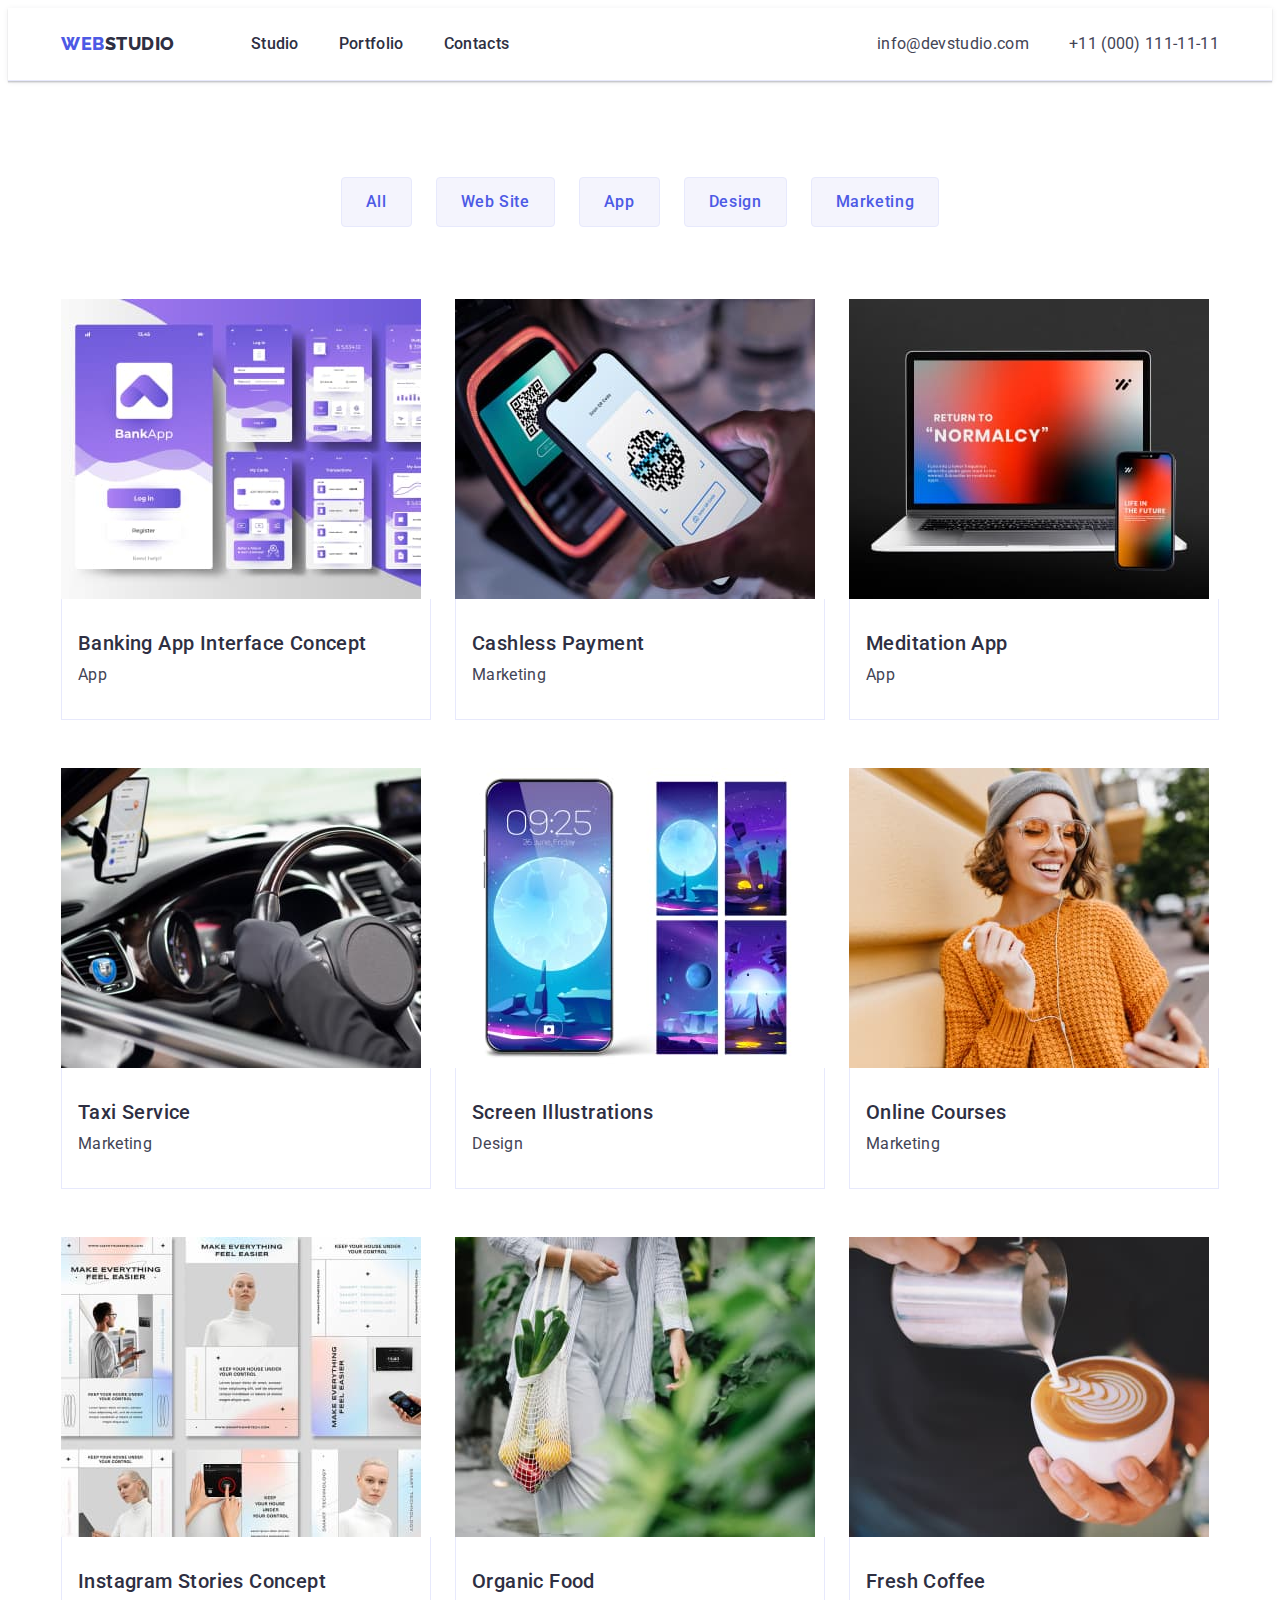
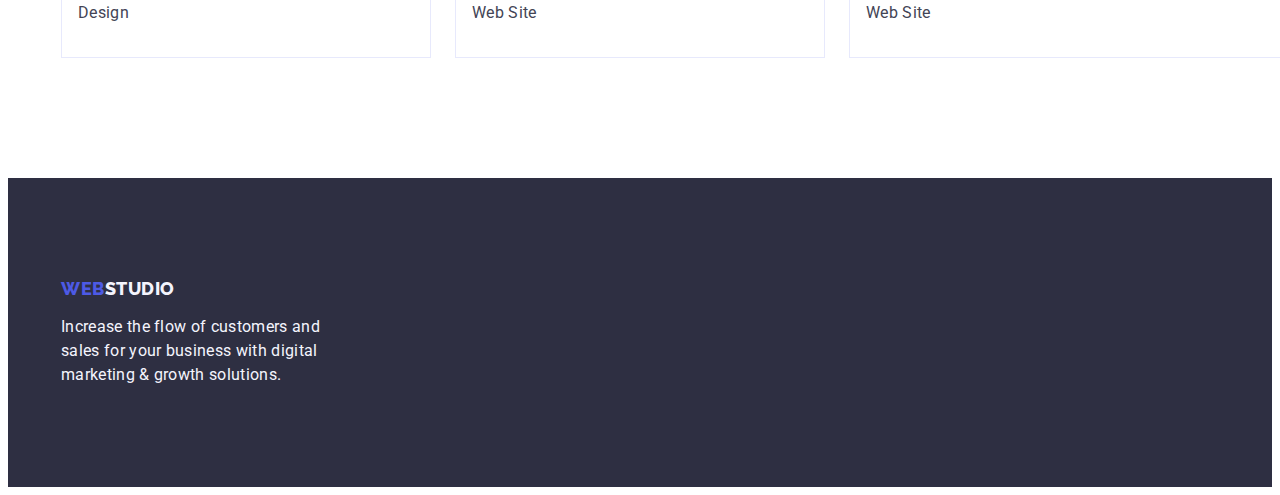
==== portfolio.html @ 9bb1bb75 "Initial commit" ====
<!DOCTYPE html>
<html lang="en">
  <head>
    <meta charset="UTF-8" />
    <meta http-equiv="X-UA-Compatible" content="IE=edge" />
    <meta name="viewport" content="width=device-width, initial-scale=1.0" />
    <link rel="preconnect" href="https://fonts.googleapis.com" />
    <link rel="preconnect" href="https://fonts.gstatic.com" crossorigin />
    <link
      href="https://fonts.googleapis.com/css2?family=Raleway:wght@800&family=Roboto:wght@400;500;700;900&display=swap"
      rel="stylesheet"
    />
    <link
      rel="stylesheet"
      href="https://cdnjs.cloudflare.com/ajax/libs/modern-normalize/1.1.0/modern-normalize.min.css"
      integrity="sha512-wpPYUAdjBVSE4KJnH1VR1HeZfpl1ub8YT/NKx4PuQ5NmX2tKuGu6U/JRp5y+Y8XG2tV+wKQpNHVUX03MfMFn9Q=="
      crossorigin="anonymous"
      referrerpolicy="no-referrer"
    />
    <link rel="stylesheet" href="./css/styles.css" />
    <title>Portfolio</title>
  </head>
  <body>
    <!-- HEADER -->
    <header class="main-header">
      <div class="main-header-container container">
        <nav class="main-nav">
          <a class="main-logo-link header-size-logo link" href="./index.html"
            >WEB<span class="head-logo">Studio</span></a
          >
          <ul class="menu-header list">
            <li class="menu-item">
              <a class="menu-link link" href="./index.html">Studio</a>
            </li>
            <li class="menu-item">
              <a class="menu-link link" href="./portfolio.html">Portfolio</a>
            </li>
            <li class="menu-item">
              <a class="menu-link link" href="">Contacts</a>
            </li>
          </ul>
        </nav>
        <address class="main-address">
          <ul class="list main-address-list">
            <li>
              <a class="contact link" href="mailto:info@devstudio.com"
                >info@devstudio.com</a
              >
            </li>
            <li>
              <a class="contact link" href="tel:+110001111111"
                >+11 (000) 111-11-11</a
              >
            </li>
          </ul>
        </address>
      </div>
    </header>
    <!-- MAIN -->
    <main>
      <section class="portfolio-main-section">
        <div class="container">
          <h1 hidden>Portfolio</h1>
          <!-- btn -->
          <ul class="portfolio-btn-list list">
            <li class="btn-list">
              <button class="portfolio-modal-btn" type="button">All</button>
            </li>
            <li class="btn-list">
              <button class="portfolio-modal-btn" type="button">
                Web Site
              </button>
            </li>
            <li class="btn-list">
              <button class="portfolio-modal-btn" type="button">App</button>
            </li>
            <li class="btn-list">
              <button class="portfolio-modal-btn" type="button">Design</button>
            </li>
            <li class="btn-list">
              <button class="portfolio-modal-btn" type="button">
                Marketing
              </button>
            </li>
          </ul>
          <!-- main -->
          <ul class="portfolio-menu-list list">
            <!-- 1 -->
            <li class="portfolio-list">
              <a class="portfolio-main-link link" href=""
                ><img
                  class="portfolio-icon"
                  src="./images/portfolio-images/banking-app-interface-concept.jpg"
                  alt="banking-app-interface-concept"
                  width="360"
                  height="300"
                />
                <div class="portfolio-main-description">
                  <h2 class="portfolio-card-subtitle">
                    Banking App Interface Concept
                  </h2>
                  <p class="portfolio-description">App</p>
                </div>
              </a>
            </li>
            <!-- 2 -->
            <li class="portfolio-list">
              <a class="portfolio-main-link link" href=""
                ><img
                  class="portfolio-icon"
                  src="./images/portfolio-images/cashless-payment.jpg"
                  alt="cashless-payment"
                  width="360"
                  height="300"
                />
                <div class="portfolio-main-description">
                  <h2 class="portfolio-card-subtitle">Cashless Payment</h2>
                  <p class="portfolio-description">Marketing</p>
                </div>
              </a>
            </li>
            <!-- 3 -->
            <li class="portfolio-list">
              <a class="portfolio-main-link link" href=""
                ><img
                  class="portfolio-icon"
                  src="./images/portfolio-images/meditaion-app.jpg"
                  alt="meditaion-app"
                  width="360"
                  height="300"
                />
                <div class="portfolio-main-description">
                  <h2 class="portfolio-card-subtitle">Meditation App</h2>
                  <p class="portfolio-description">App</p>
                </div>
              </a>
            </li>
            <!-- 4 -->
            <li class="portfolio-list">
              <a class="portfolio-main-link link" href=""
                ><img
                  class="portfolio-icon"
                  src="./images/portfolio-images/taxi-service.jpg"
                  alt="taxi-service"
                  width="360"
                  height="300"
                />
                <div class="portfolio-main-description">
                  <h2 class="portfolio-card-subtitle">Taxi Service</h2>
                  <p class="portfolio-description">Marketing</p>
                </div>
              </a>
            </li>
            <!-- 5 -->
            <li class="portfolio-list">
              <a class="portfolio-main-link link" href=""
                ><img
                  class="portfolio-icon"
                  src="./images/portfolio-images/screen-illustrations.jpg"
                  alt="screen-illustrations"
                  width="360"
                  height="300"
                />
                <div class="portfolio-main-description">
                  <h2 class="portfolio-card-subtitle">Screen Illustrations</h2>
                  <p class="portfolio-description">Design</p>
                </div>
              </a>
            </li>
            <!-- 6 -->
            <li class="portfolio-list">
              <a class="portfolio-main-link link" href=""
                ><img
                  class="portfolio-icon"
                  src="./images/portfolio-images/online-courses.jpg"
                  alt="online-courses"
                  width="360"
                  height="300"
                />
                <div class="portfolio-main-description">
                  <h2 class="portfolio-card-subtitle">Online Courses</h2>
                  <p class="portfolio-description">Marketing</p>
                </div>
              </a>
            </li>
            <!-- 7 -->
            <li class="portfolio-list">
              <a class="portfolio-main-link link" href=""
                ><img
                  class="portfolio-icon"
                  src="./images/portfolio-images/instagram-stories-concept.jpg"
                  alt="instagram-stories-concept"
                  width="360"
                  height="300"
                />
                <div class="portfolio-main-description">
                  <h2 class="portfolio-card-subtitle">
                    Instagram Stories Concept
                  </h2>
                  <p class="portfolio-description">Design</p>
                </div>
              </a>
            </li>
            <!-- 8 -->
            <li class="portfolio-list">
              <a class="portfolio-main-link link" href=""
                ><img
                  class="portfolio-icon"
                  src="./images/portfolio-images/organic-food.jpg"
                  alt="organic-food"
                  width="360"
                  height="300"
                />
                <div class="portfolio-main-description">
                  <h2 class="portfolio-card-subtitle">Organic Food</h2>
                  <p class="portfolio-description">Web Site</p>
                </div>
              </a>
            </li>
            <!-- 9 -->
            <li class="portfolio-list">
              <a class="portfolio-main-link link" href="">
                <img
                  class="portfolio-icon"
                  src="./images/portfolio-images/fresh-coffee.jpg"
                  alt="fresh-coffee"
                  width="360"
                  height="300"
                />
                <div class="container portfolio-main-description">
                  <h2 class="portfolio-card-subtitle">Fresh Coffee</h2>
                  <p class="portfolio-description">Web Site</p>
                </div>
              </a>
            </li>
          </ul>
        </div>
      </section>
    </main>
    <!-- FOOTER -->
    <footer class="footer">
      <div class="container">
        <a class="main-logo-link footer-size-logo link" href="./index.html"
          >WEB<span class="footer-logo">Studio</span></a
        >
        <p class="footer-description">
          Increase the flow of customers and sales for your business with
          digital marketing & growth solutions.
        </p>
      </div>
    </footer>
  </body>
</html>
---- css/styles.css ----
:root {
  --main-title-color: #ffffff;
  --background-color: #ffffff;
  --logo-color: #4d5ae5;
  --head-logo-color: #2e2f42;
  --footer-logo-color: #f4f4fd;
  --header-color: #ffffff;
  --second-header-color: #2e2f42;
  --main-text-color: #434455;
  --contact-color: #434455;
  --team-section-color: #f4f4fd;
  --font-family-roboto: "Roboto", sans-serif;
  --font-family-raleway: "Raleway", sans-serif;
  --portfolio-modal-btn-color: #4d5ae5;
  --portfolio-modal-btn-background-color: #f4f4fd;
  --menu-link-color: #404bbf;
  --border-bottom-color: #e7e9fc;
  --border-customers-color: #8e8f99;
  --customers-box-color: #afb1b8;
  --footer-social-media-color: #31d0aa;
}

/* reset */
body {
  font-family: var(--font-family-roboto);
  color: var(--main-text-color);
  background: var(--background-color);
}

h1,
h2,
h3,
h4,
h5,
h6,
p,
ul {
  margin: 0;
}

.list {
  list-style: none;
  padding-left: 0;
}

.link {
  text-decoration: none;
}

img {
  display: block;
}

.container {
  width: 1158px;
  padding-left: 15px;
  padding-right: 15px;
  margin-left: auto;
  margin-right: auto;
}

/* =====================HEADER===================== */
.main-header {
  border-bottom: 1px solid var(--border-bottom-color);
  box-shadow: 0px 2px 1px rgba(46, 47, 66, 0.08),
    0px 1px 1px rgba(46, 47, 66, 0.16), 0px 1px 6px rgba(46, 47, 66, 0.08);
}

.main-header-container {
  display: flex;
  align-items: center;
}

.menu-link:hover,
.menu-link:focus {
  color: var(--menu-link-color);
}

.main-nav {
  display: flex;
  align-items: center;
}

/* logo */
.main-logo-link {
  font-family: var(--font-family-raleway);
  font-weight: 800;
  font-size: 18px;
  line-height: 1.17;
  letter-spacing: 0.03em;
  text-transform: uppercase;
  color: var(--logo-color);
}

.head-logo {
  color: var(--head-logo-color);
}

.footer-logo {
  color: var(--footer-logo-color);
}
.header-size-logo {
  display: inline-block;
  margin-right: 76px;
}

.footer-size-logo {
  display: inline-block;
  margin-bottom: 16px;
}

.menu-header {
  display: flex;
  gap: 40px;
  padding-left: 0px;
}

.menu-link {
  font-family: var(--font-family-roboto);
  font-weight: 500;
  font-size: 16px;
  line-height: 1.5;
  letter-spacing: 0.02em;
  color: var(--head-logo-color);

  display: inline-block;
  padding-top: 24px;
  padding-bottom: 24px;
}

.main-address {
  font-style: normal;
  margin-left: auto;
}

.main-address-list {
  display: flex;
  gap: 40px;
  padding-left: 0px;
}

.contact {
  font-family: var(--font-family-roboto);
  font-weight: 400;
  font-size: 16px;
  line-height: 1.5;
  letter-spacing: 0.02em;
  color: var(--contact-color);
}

.contact:hover,
.contact:focus {
  color: #404bbf;
}
/* MAIN page*/
/* =====================/HEADER===================== */
/* ======================HERO======================*/

.hero {
  background-color: var(--head-logo-color);
  max-width: 1440px;
  padding-top: 188px;
  padding-bottom: 188px;
  background-image: linear-gradient(
      rgba(46, 47, 66, 0.7),
      rgba(46, 47, 66, 0.7)
    ),
    url("../images/hero/people_office.jpg");
  background-repeat: no-repeat;
  background-position: center;
  background-size: cover;
}

.main-title {
  font-family: var(--font-family-roboto);
  font-size: 56px;
  line-height: 1.07;
  text-align: center;
  letter-spacing: 0.02em;
  color: var(--main-title-color);

  max-width: 496px;
  margin: 0 auto;
  margin-bottom: 64px;
}

.main-modal-btn {
  font-family: var(--font-family-roboto);
  background-color: var(--logo-color);
  font-weight: 500;
  font-size: 16px;
  line-height: 1.5;
  letter-spacing: 0.04em;
  color: var(--main-title-color);
  background-color: var(--logo-color);

  display: flex;
  align-items: center;
  cursor: pointer;
  display: block;
  min-width: 169px;
  height: 56px;
  border: none;
  border-radius: 4px;
  margin: auto;
}

.main-modal-btn:hover,
.main-modal-btn:focus {
  background-color: var(--menu-link-color);
}
/* ======================/HERO======================*/

/* ======================ABOUT======================*/
.about-section {
  padding-top: 120px;
  padding-bottom: 120px;
}

.menu-about {
  display: flex;
  gap: 24px;
  padding-left: 0px;
}

.about-list {
  width: calc((100% - 72px) / 4);
}

.about-icon {
  display: flex;
  align-items: center;
  justify-content: center;
  height: 112px;
  background-color: var(--footer-logo-color);
  border-radius: 4px;
  margin-bottom: 8px;
}

.svg-about-icon {
  width: 64px;
  height: 64px;
}
.about-third-header {
  font-family: var(--font-family-roboto);
  font-weight: 500;
  font-size: 20px;
  line-height: 1.2;
  letter-spacing: 0.02em;
  color: var(--second-header-color);

  margin-bottom: 8px;
}

.about-description {
  font-family: var(--font-family-roboto);
  font-size: 16px;
  line-height: 1.5;
  letter-spacing: 0.02em;
  color: var(--contact-color);
}
/* ======================/ABOUT======================*/

/* ========================PORTFOLIO=================== */

.portfolio-section {
  padding-bottom: 120px;
}

.menu-portfolio {
  display: flex;
  gap: 24px;
  padding-left: 0px;
}

.portfolio-list {
  width: calc((100% - 48px) / 3);
}

.portfolio-second-header {
  font-family: var(--font-family-roboto);
  font-size: 36px;
  line-height: 1.11;
  text-align: center;
  letter-spacing: 0.02em;
  text-transform: capitalize;
  color: var(--second-header-color);

  margin-bottom: 72px;
}
/* ========================/PORTFOLIO=================== */

/* =====================TEAM===================== */
.team-section {
  background-color: var(--team-section-color);

  padding-top: 120px;
  padding-bottom: 120px;
}
.second-team-header {
  font-family: var(--font-family-roboto);
  font-size: 36px;
  line-height: 1.11;
  letter-spacing: 0.02em;
  text-transform: capitalize;
  color: var(--second-header-color);

  text-align: center;
  margin-bottom: 72px;
}

.menu-team {
  display: flex;
  gap: 24px;
  padding-left: 0px;
}

.team-list {
  background-color: var(--background-color);

  width: calc((100% - 72px) / 4);
  border-radius: 0px 0px 4px 4px;
  box-shadow: 0px 1px 6px rgba(46, 47, 66, 0.08),
    0px 1px 1px rgba(46, 47, 66, 0.16), 0px 2px 1px rgba(46, 47, 66, 0.08);
}

.name-container {
  padding-top: 32px;
  padding-bottom: 32px;
  border-top-right-radius: 0px;
  border-bottom-right-radius: 4px;
  border-top-left-radius: 0px;
  border-bottom-left-radius: 4px;
}

.third-team-header {
  font-family: var(--second-header-color);
  font-weight: 500;
  font-size: 20px;
  line-height: 1.2;
  letter-spacing: 0.02em;
  color: var(--second-header-color);

  text-align: center;
  margin-bottom: 8px;
}

.team-description {
  font-family: var(--font-family-roboto);
  font-size: 16px;
  line-height: 1.5;
  letter-spacing: 0.02em;
  color: var(--main-text-color);

  text-align: center;
}

.team-social-media-list {
  display: flex;
  justify-content: center;
  align-items: center;
  gap: 24px;
}

.team-social-media-item {
  width: 40px;
  height: 40px;
}

.team-social-media-link {
  display: flex;
  border-radius: 50%;
  width: 100%;
  height: 100%;
  background-color: var(--logo-color);
  justify-content: center;
  align-items: center;
}

.team-social-media-link:hover,
.team-social-media-link:focus {
  background-color: var(--menu-link-color);
}

.team-social-media-svg {
  fill: var(--footer-logo-color);
}

/* =====================/TEAM===================== */

/* =====================CUSTOMERS===================== */

.customers-section {
  padding-top: 120px;
  padding-bottom: 120px;
}

.second-customers-header {
  font-family: var(--font-family-roboto);
  font-size: 36px;
  line-height: 1.1;
  letter-spacing: 0.02em;
  text-transform: capitalize;
  color: var(--second-header-color);

  text-align: center;
  margin-bottom: 72px;
}

.menu-customers {
  display: flex;
  gap: 24px;
}

.customers-item {
  width: calc((100% - 120px) / 6);
  height: 88px;
}

.customers-link {
  display: flex;
  justify-content: center;
  align-items: center;
  width: 100%;
  height: 100%;
  border: 1px solid var(--border-customers-color);
  border-radius: 4px;
  color: var(--border-customers-color);
}

.customers-link:hover,
.customers-link:focus {
  border-color: var(--menu-link-color);
  color: var(--menu-link-color);
}

.customers-svg {
  fill: currentColor;
}

/* =====================/CUSTOMERS===================== */

/* =====================FOOTER===================== */
.footer {
  background-color: var(--second-header-color);

  padding-top: 100px;
  padding-bottom: 100px;
}
.footer-container {
  display: flex;
  align-items: baseline;
  gap: 120px;
}
.footer-description {
  font-family: var(--font-family-roboto);
  font-size: 16px;
  line-height: 1.5;
  letter-spacing: 0.02em;
  color: var(--footer-logo-color);

  max-width: 264px;
}

.footer-social-media {
  font-weight: 500;
  font-size: 16px;
  line-height: 1.5;
  letter-spacing: 0.02em;
  color: var(--background-color);
  margin-bottom: 16px;
}

.footer-social-media-list {
  display: flex;
  gap: 16px;
  padding-inline-start: 0px;
}

.footer-social-media-item {
  display: flex;
  width: 40px;
  height: 40px;
}

.footer-social-media-link {
  display: flex;
  justify-content: center;
  align-items: center;
  width: 100%;
  height: 100%;
  border-radius: 50%;
  color: var(--border-customers-color);
  background-color: var(--logo-color);
}

.footer-social-media-link:hover,
.footer-social-media-link:focus {
  background-color: var(--footer-social-media-color);
}

.footer-social-media-svg {
  fill: var(--footer-logo-color);
}
/* =====================/FOOTER===================== */
/* /MAIN page*/

/* PORTFOLIO page*/
/* ====================BTN==================== */
.portfolio-main-section {
  padding: 96px 0 120px;
}
/* btn */
.portfolio-modal-btn:hover,
.portfolio-modal-btn:focus {
  color: var(--background-color);
  background: var(--menu-link-color);
  box-shadow: 0px 3px 1px rgba(0, 0, 0, 0.1), 0px 2px 1px rgba(0, 0, 0, 0.08),
    0px 2px 2px rgba(0, 0, 0, 0.12);
  border: 1px solid transparent;
}

.portfolio-modal-btn {
  font-family: var(--font-family-roboto);
  font-weight: 500;
  font-size: 16px;
  line-height: 1.5;
  letter-spacing: 0.04em;
  color: var(--portfolio-modal-btn-color);
  background-color: var(--portfolio-modal-btn-background-color);
  border: 1px solid var(--border-bottom-color);

  display: flex;
  align-items: center;
  text-align: center;
  cursor: pointer;
  border-radius: 4px;
  padding: 12px 24px;
}

.portfolio-btn-list {
  display: flex;
  justify-content: center;
  gap: 24px;
  margin-bottom: 72px;
}

/* ====================/BTN==================== */

/* ====================MAIN==================== */

.portfolio-menu-list {
  display: flex;
  flex-wrap: wrap;
  column-gap: 24px;
  row-gap: 48px;
}
.portfolio-list {
  width: calc((100% - 48px) / 3);
}
.portfolio-main-link {
  display: block;
}

.portfolio-main-link:hover,
.portfolio-main-link:focus {
  box-shadow: 0px 1px 6px rgba(46, 47, 66, 0.08),
    0px 1px 1px rgba(46, 47, 66, 0.16), 0px 2px 1px rgba(46, 47, 66, 0.08);
}

.portfolio-main-icon {
  border: 1px solid var(--border-bottom-color);
  border-top: none;
  padding: 32px 16px;
}

.portfolio-card-subtitle {
  font-family: var(--font-family-roboto);
  font-weight: 500;
  font-size: 20px;
  line-height: 1.2;
  letter-spacing: 0.02em;
  color: var(--head-logo-color);

  margin-bottom: 8px;
}

.portfolio-description {
  font-family: var(--font-family-roboto);
  font-size: 16px;
  line-height: 1.5;
  letter-spacing: 0.02em;
  color: var(--main-text-color);
}

.portfolio-main-description {
  border: 1px solid var(--border-bottom-color);
  border-top: none;
  padding: 32px 16px;
}
/* ====================/MAIN==================== */

/* //PORTFOLIO page*/
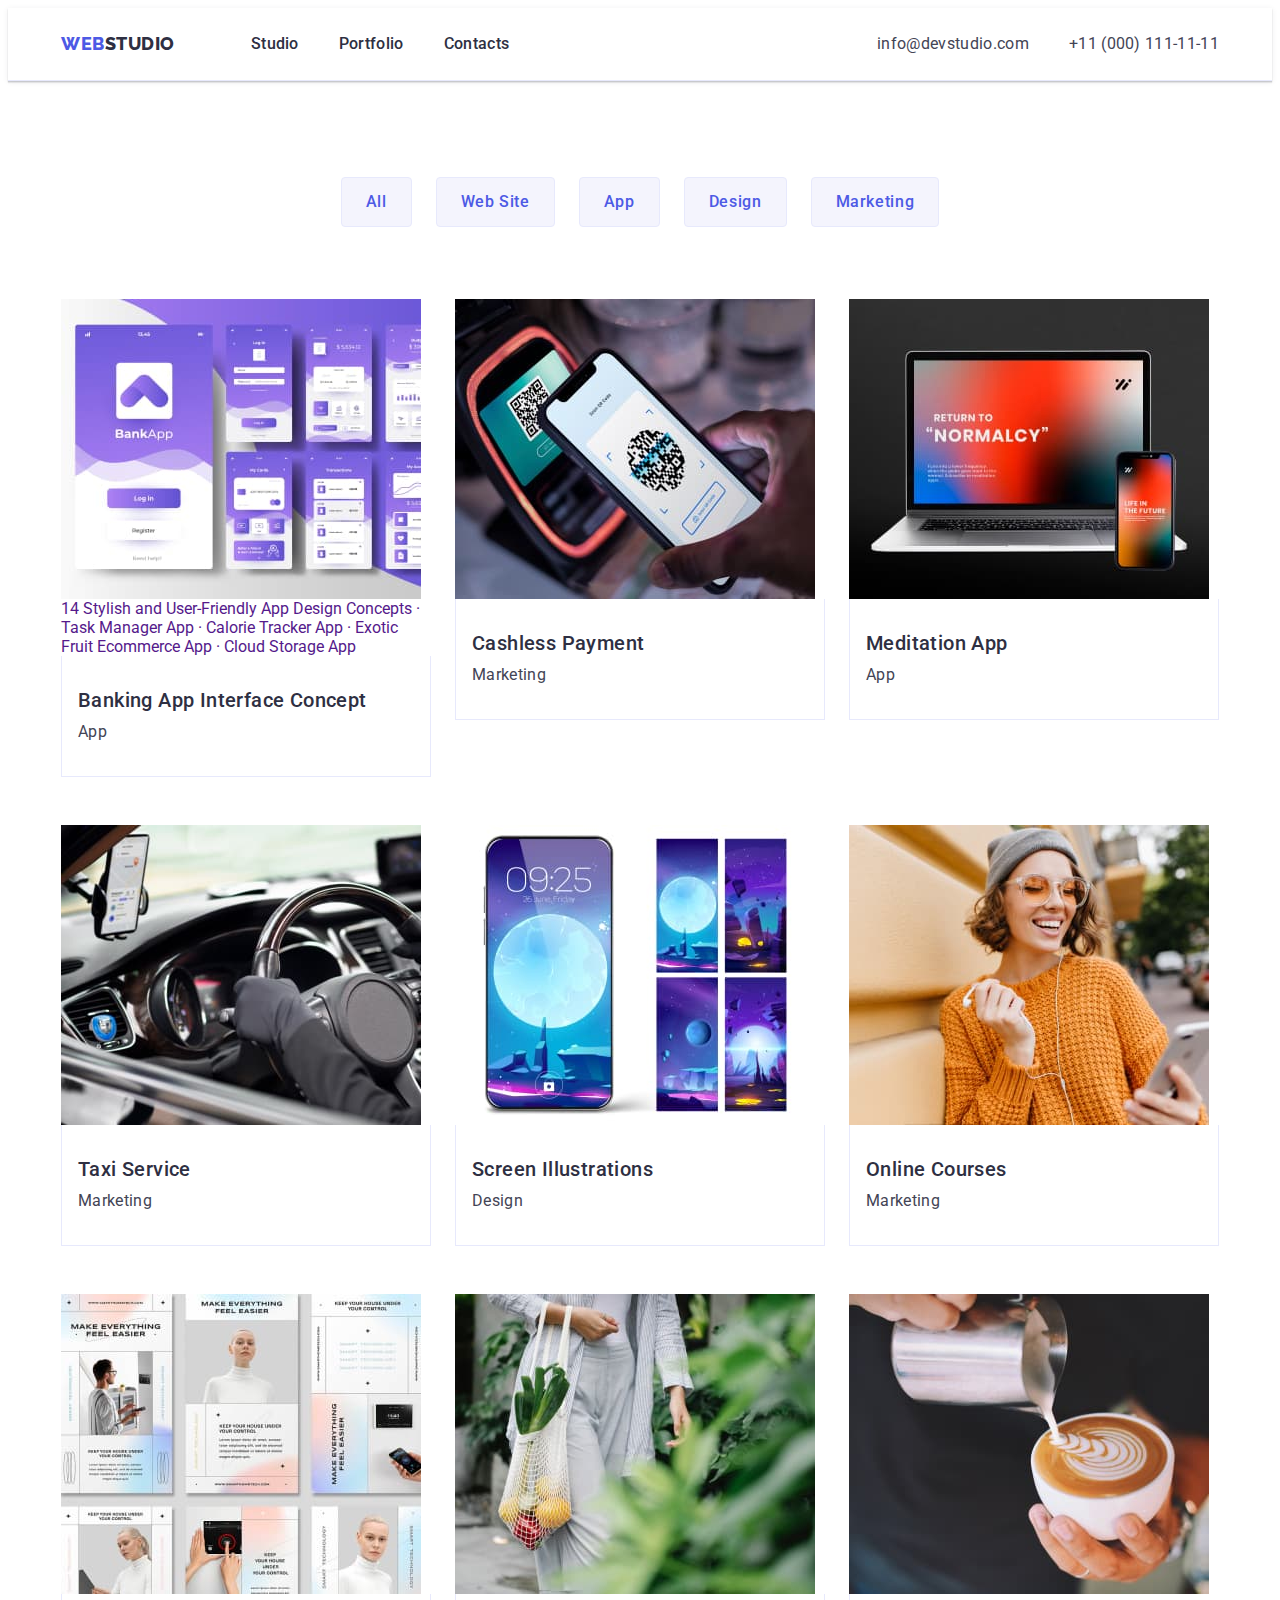
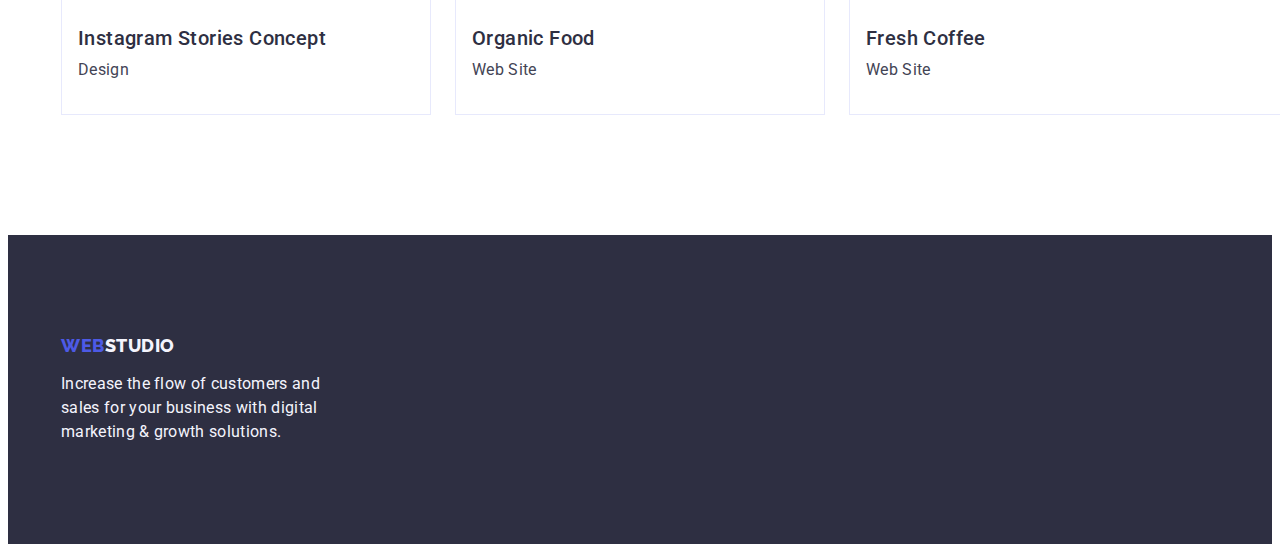
==== commit 4ee46353: "Comit" ====
--- a/portfolio.html
+++ b/portfolio.html
@@ -95,6 +95,11 @@
                   width="360"
                   height="300"
                 />
+                <p class="overlay">
+                  14 Stylish and User-Friendly App Design Concepts · Task
+                  Manager App · Calorie Tracker App · Exotic Fruit Ecommerce App
+                  · Cloud Storage App
+                </p>
                 <div class="portfolio-main-description">
                   <h2 class="portfolio-card-subtitle">
                     Banking App Interface Concept
--- a/css/styles.css
+++ b/css/styles.css
@@ -157,10 +157,12 @@
 /* ======================HERO======================*/
 
 .hero {
+  display: block;
   background-color: var(--head-logo-color);
   max-width: 1440px;
   padding-top: 188px;
   padding-bottom: 188px;
+  margin: 0 auto;
   background-image: linear-gradient(
       rgba(46, 47, 66, 0.7),
       rgba(46, 47, 66, 0.7)
@@ -169,6 +171,8 @@
   background-repeat: no-repeat;
   background-position: center;
   background-size: cover;
+  margin-left: auto;
+  margin-right: auto;
 }
 
 .main-title {
@@ -353,6 +357,7 @@
   color: var(--main-text-color);
 
   text-align: center;
+  margin-bottom: 8px;
 }
 
 .team-social-media-list {
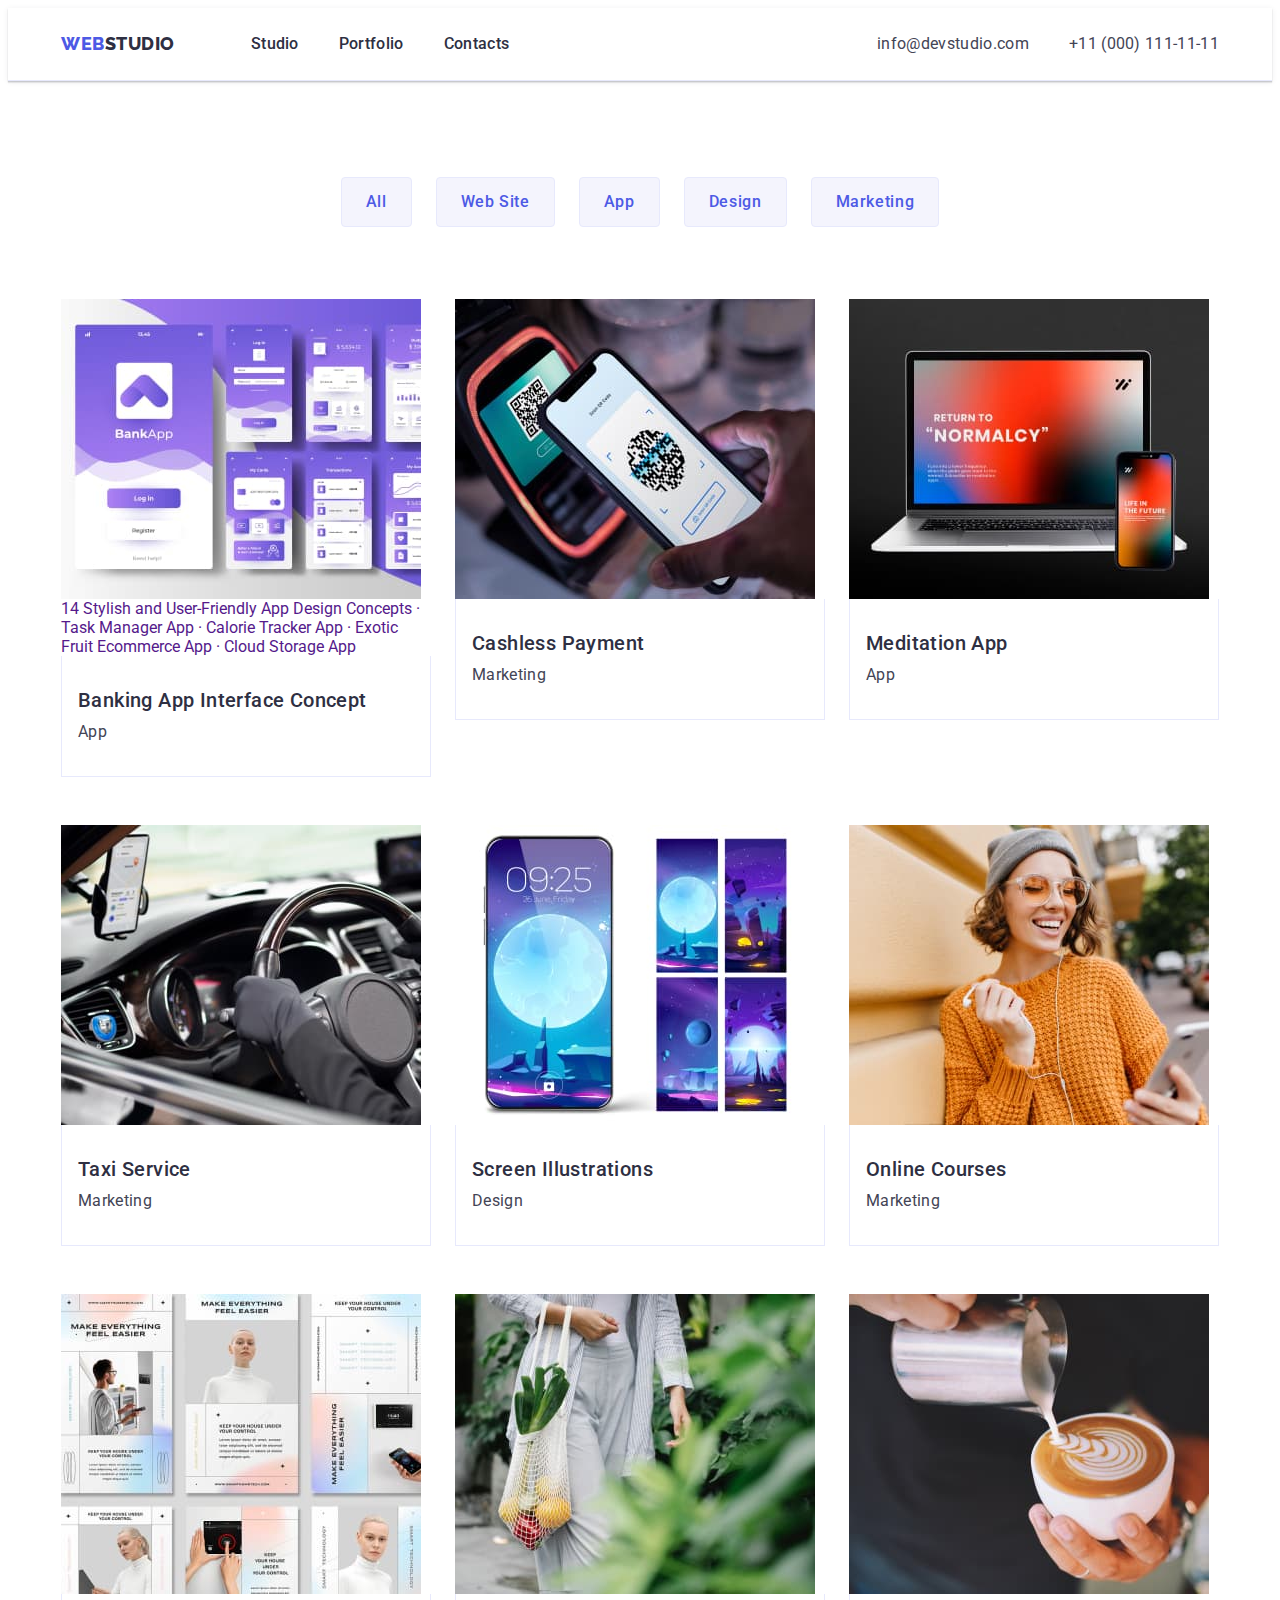
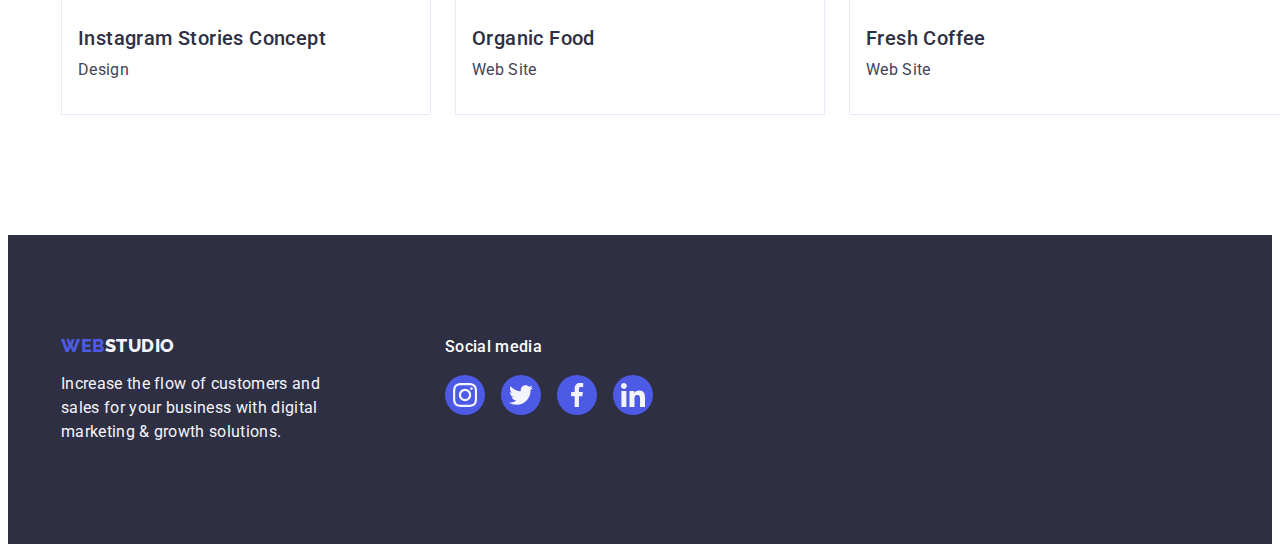
==== commit 20394ea2: "Modal btn" ====
--- a/portfolio.html
+++ b/portfolio.html
@@ -244,14 +244,73 @@
     </main>
     <!-- FOOTER -->
     <footer class="footer">
-      <div class="container">
-        <a class="main-logo-link footer-size-logo link" href="./index.html"
-          >WEB<span class="footer-logo">Studio</span></a
-        >
-        <p class="footer-description">
-          Increase the flow of customers and sales for your business with
-          digital marketing & growth solutions.
-        </p>
+      <div class="footer-container container">
+        <div>
+          <a class="main-logo-link footer-size-logo link" href="./index.html"
+            >WEB<span class="footer-logo">Studio</span></a
+          >
+          <p class="footer-description">
+            Increase the flow of customers and sales for your business with
+            digital marketing & growth solutions.
+          </p>
+        </div>
+        <div>
+          <p class="footer-social-media">Social media</p>
+          <ul class="footer-social-media-list">
+            <!-- 1 -->
+            <li class="footer-social-media-item list">
+              <a
+                class="footer-social-media-link link"
+                href="https://www.instagram.com/"
+                target="_blank"
+                rel="noopener noreferrer"
+              >
+                <svg class="footer-social-media-svg" width="24" height="24">
+                  <use href="./images/icon.svg#icon-instagram"></use>
+                </svg>
+              </a>
+            </li>
+            <!-- 2 -->
+            <li class="footer-social-media-item list">
+              <a
+                class="footer-social-media-link link"
+                href="https://twitter.com/"
+                target="_blank"
+                rel="noopener noreferrer"
+              >
+                <svg class="footer-social-media-svg" width="24" height="24">
+                  <use href="./images/icon.svg#icon-twitter"></use>
+                </svg>
+              </a>
+            </li>
+            <!-- 3 -->
+            <li class="footer-social-media-item list">
+              <a
+                class="footer-social-media-link link"
+                href="https://www.facebook.com/"
+                target="_blank"
+                rel="noopener noreferrer"
+              >
+                <svg class="footer-social-media-svg" width="24" height="24">
+                  <use href="./images/icon.svg#icon-facebook"></use>
+                </svg>
+              </a>
+            </li>
+            <!-- 4 -->
+            <li class="footer-social-media-item list">
+              <a
+                class="footer-social-media-link link"
+                href="https://www.linkedin.com/"
+                target="_blank"
+                rel="noopener noreferrer"
+              >
+                <svg class="footer-social-media-svg" width="24" height="24">
+                  <use href="./images/icon.svg#icon-linkedin"></use>
+                </svg>
+              </a>
+            </li>
+          </ul>
+        </div>
       </div>
     </footer>
   </body>
--- a/css/styles.css
+++ b/css/styles.css
@@ -1,30 +1,30 @@
 :root {
-  --main-title-color: #ffffff;
-  --background-color: #ffffff;
+  /* font */
+  --font-family-roboto: "Roboto", sans-serif;
+  --font-family-raleway: "Raleway", sans-serif;
+
+  /* color */
+  --main-color: #ffffff;
   --logo-color: #4d5ae5;
   --head-logo-color: #2e2f42;
   --footer-logo-color: #f4f4fd;
-  --header-color: #ffffff;
-  --second-header-color: #2e2f42;
   --main-text-color: #434455;
-  --contact-color: #434455;
-  --team-section-color: #f4f4fd;
-  --font-family-roboto: "Roboto", sans-serif;
-  --font-family-raleway: "Raleway", sans-serif;
-  --portfolio-modal-btn-color: #4d5ae5;
-  --portfolio-modal-btn-background-color: #f4f4fd;
   --menu-link-color: #404bbf;
   --border-bottom-color: #e7e9fc;
   --border-customers-color: #8e8f99;
   --customers-box-color: #afb1b8;
   --footer-social-media-color: #31d0aa;
+  --modal-background: #fcfcfc;
+
+  /* transition */
+  --transition-hover-focus: 250ms cubic-bezier(0.4, 0, 0.2, 1);
 }
 
 /* reset */
 body {
   font-family: var(--font-family-roboto);
   color: var(--main-text-color);
-  background: var(--background-color);
+  background: var(--main-color);
 }
 
 h1,
@@ -74,6 +74,7 @@
 .menu-link:hover,
 .menu-link:focus {
   color: var(--menu-link-color);
+  transition: var(--transition-hover-focus);
 }
 
 .main-nav {
@@ -145,12 +146,13 @@
   font-size: 16px;
   line-height: 1.5;
   letter-spacing: 0.02em;
-  color: var(--contact-color);
+  color: var(--main-text-color);
 }
 
 .contact:hover,
 .contact:focus {
   color: #404bbf;
+  transition: var(--transition-hover-focus);
 }
 /* MAIN page*/
 /* =====================/HEADER===================== */
@@ -181,7 +183,7 @@
   line-height: 1.07;
   text-align: center;
   letter-spacing: 0.02em;
-  color: var(--main-title-color);
+  color: var(--main-color);
 
   max-width: 496px;
   margin: 0 auto;
@@ -195,7 +197,7 @@
   font-size: 16px;
   line-height: 1.5;
   letter-spacing: 0.04em;
-  color: var(--main-title-color);
+  color: var(--main-color);
   background-color: var(--logo-color);
 
   display: flex;
@@ -212,6 +214,7 @@
 .main-modal-btn:hover,
 .main-modal-btn:focus {
   background-color: var(--menu-link-color);
+  transition: var(--transition-hover-focus);
 }
 /* ======================/HERO======================*/
 
@@ -251,7 +254,7 @@
   font-size: 20px;
   line-height: 1.2;
   letter-spacing: 0.02em;
-  color: var(--second-header-color);
+  color: var(--head-logo-color);
 
   margin-bottom: 8px;
 }
@@ -261,7 +264,7 @@
   font-size: 16px;
   line-height: 1.5;
   letter-spacing: 0.02em;
-  color: var(--contact-color);
+  color: var(--main-text-color);
 }
 /* ======================/ABOUT======================*/
 
@@ -288,7 +291,7 @@
   text-align: center;
   letter-spacing: 0.02em;
   text-transform: capitalize;
-  color: var(--second-header-color);
+  color: var(--head-logo-color);
 
   margin-bottom: 72px;
 }
@@ -296,7 +299,7 @@
 
 /* =====================TEAM===================== */
 .team-section {
-  background-color: var(--team-section-color);
+  background-color: var(--footer-logo-color);
 
   padding-top: 120px;
   padding-bottom: 120px;
@@ -307,7 +310,7 @@
   line-height: 1.11;
   letter-spacing: 0.02em;
   text-transform: capitalize;
-  color: var(--second-header-color);
+  color: var(--head-logo-color);
 
   text-align: center;
   margin-bottom: 72px;
@@ -320,7 +323,7 @@
 }
 
 .team-list {
-  background-color: var(--background-color);
+  background-color: var(--main-color);
 
   width: calc((100% - 72px) / 4);
   border-radius: 0px 0px 4px 4px;
@@ -338,12 +341,12 @@
 }
 
 .third-team-header {
-  font-family: var(--second-header-color);
+  font-family: var(--head-logo-color);
   font-weight: 500;
   font-size: 20px;
   line-height: 1.2;
   letter-spacing: 0.02em;
-  color: var(--second-header-color);
+  color: var(--head-logo-color);
 
   text-align: center;
   margin-bottom: 8px;
@@ -385,6 +388,7 @@
 .team-social-media-link:hover,
 .team-social-media-link:focus {
   background-color: var(--menu-link-color);
+  transition: var(--transition-hover-focus);
 }
 
 .team-social-media-svg {
@@ -406,7 +410,7 @@
   line-height: 1.1;
   letter-spacing: 0.02em;
   text-transform: capitalize;
-  color: var(--second-header-color);
+  color: var(--head-logo-color);
 
   text-align: center;
   margin-bottom: 72px;
@@ -437,6 +441,7 @@
 .customers-link:focus {
   border-color: var(--menu-link-color);
   color: var(--menu-link-color);
+  transition: var(--transition-hover-focus);
 }
 
 .customers-svg {
@@ -447,7 +452,7 @@
 
 /* =====================FOOTER===================== */
 .footer {
-  background-color: var(--second-header-color);
+  background-color: var(--head-logo-color);
 
   padding-top: 100px;
   padding-bottom: 100px;
@@ -472,7 +477,7 @@
   font-size: 16px;
   line-height: 1.5;
   letter-spacing: 0.02em;
-  color: var(--background-color);
+  color: var(--main-color);
   margin-bottom: 16px;
 }
 
@@ -502,6 +507,7 @@
 .footer-social-media-link:hover,
 .footer-social-media-link:focus {
   background-color: var(--footer-social-media-color);
+  transition: var(--transition-hover-focus);
 }
 
 .footer-social-media-svg {
@@ -518,11 +524,12 @@
 /* btn */
 .portfolio-modal-btn:hover,
 .portfolio-modal-btn:focus {
-  color: var(--background-color);
+  color: var(--main-color);
   background: var(--menu-link-color);
   box-shadow: 0px 3px 1px rgba(0, 0, 0, 0.1), 0px 2px 1px rgba(0, 0, 0, 0.08),
     0px 2px 2px rgba(0, 0, 0, 0.12);
   border: 1px solid transparent;
+  transition: var(--transition-hover-focus);
 }
 
 .portfolio-modal-btn {
@@ -531,8 +538,8 @@
   font-size: 16px;
   line-height: 1.5;
   letter-spacing: 0.04em;
-  color: var(--portfolio-modal-btn-color);
-  background-color: var(--portfolio-modal-btn-background-color);
+  color: var(--logo-color);
+  background-color: var(--footer-logo-color);
   border: 1px solid var(--border-bottom-color);
 
   display: flex;
@@ -571,6 +578,7 @@
 .portfolio-main-link:focus {
   box-shadow: 0px 1px 6px rgba(46, 47, 66, 0.08),
     0px 1px 1px rgba(46, 47, 66, 0.16), 0px 2px 1px rgba(46, 47, 66, 0.08);
+  transition: var(--transition-hover-focus);
 }
 
 .portfolio-main-icon {
@@ -606,3 +614,56 @@
 /* ====================/MAIN==================== */
 
 /* //PORTFOLIO page*/
+
+/* =================MODAL==================== */
+.backdrop {
+  position: fixed;
+  top: 0;
+  left: 0;
+  z-index: 100;
+  width: 100%;
+  height: 100%;
+
+  background: rgba(46, 47, 66, 0.4);
+}
+
+.backdrop.is-hidden {
+  opacity: 0;
+  pointer-events: none;
+}
+.modal {
+  position: absolute;
+  top: 50%;
+  left: 50%;
+  transform: translate(-50%, -50%);
+  padding: 24px;
+
+  width: 408px;
+  height: 576px;
+
+  background: var(--modal-background);
+  box-shadow: 0px 1px 1px rgba(0, 0, 0, 0.14), 0px 1px 3px rgba(0, 0, 0, 0.12),
+    0px 2px 1px rgba(0, 0, 0, 0.2);
+  border-radius: 4px;
+}
+
+.close-modal-button {
+  position: absolute;
+  top: 24px;
+  right: 24px;
+  display: flex;
+  justify-content: center;
+  align-items: center;
+  padding: 8px;
+  border-radius: 50%;
+
+  background-color: var(--border-bottom-color);
+  border: 1px solid rgba(0, 0, 0, 0.1);
+  transition: 250ms cubic-bezier(0.4, 0, 0.2, 1);
+}
+
+.close-modal-button:hover,
+.close-modal-button:focus {
+  background-color: var(--menu-link-color);
+  fill: var(--main-color);
+}
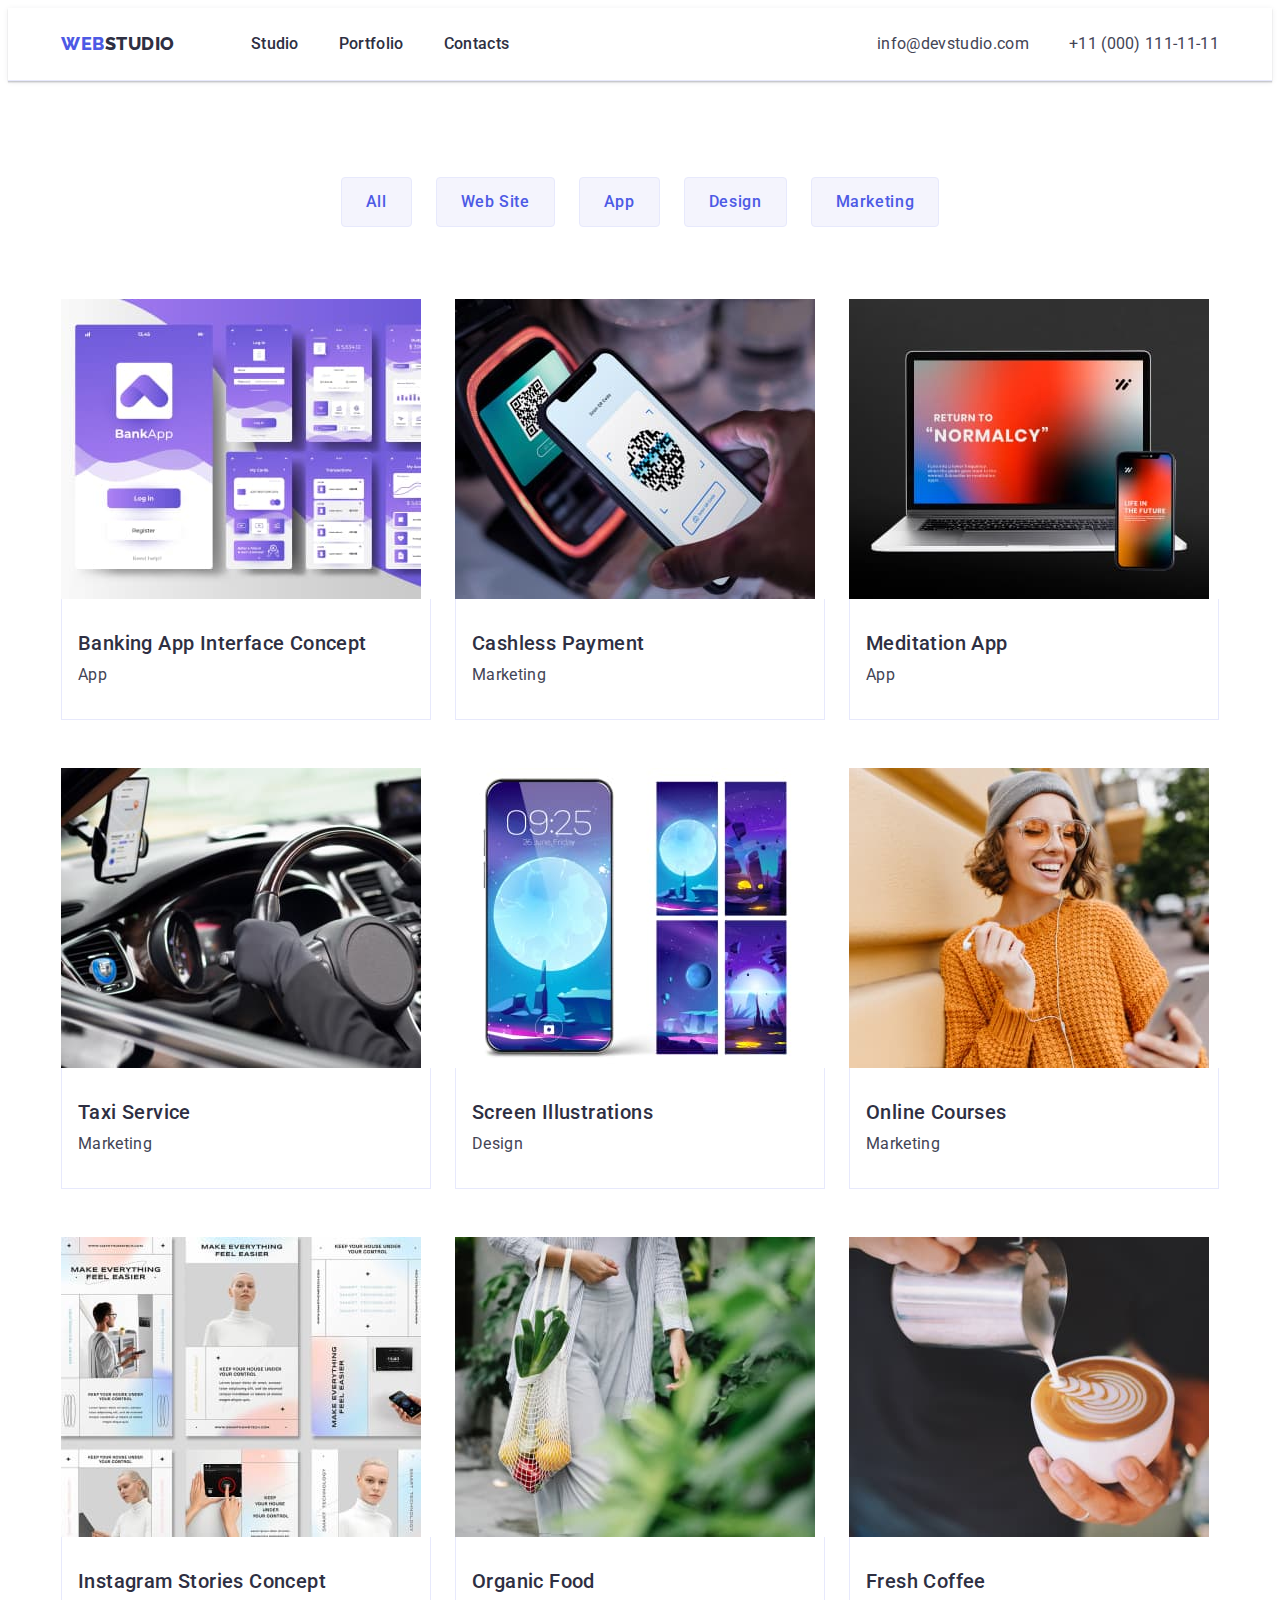
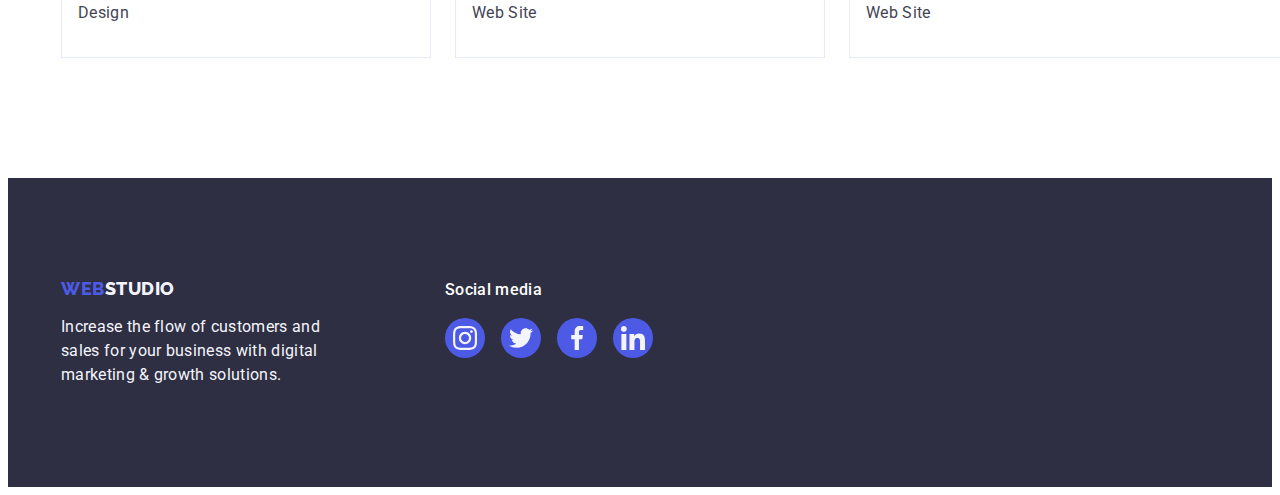
==== commit 406a85cb: "overlay portfolio" ====
--- a/portfolio.html
+++ b/portfolio.html
@@ -87,19 +87,22 @@
           <ul class="portfolio-menu-list list">
             <!-- 1 -->
             <li class="portfolio-list">
-              <a class="portfolio-main-link link" href=""
-                ><img
-                  class="portfolio-icon"
-                  src="./images/portfolio-images/banking-app-interface-concept.jpg"
-                  alt="banking-app-interface-concept"
-                  width="360"
-                  height="300"
-                />
-                <p class="overlay">
-                  14 Stylish and User-Friendly App Design Concepts · Task
-                  Manager App · Calorie Tracker App · Exotic Fruit Ecommerce App
-                  · Cloud Storage App
-                </p>
+              <a class="portfolio-main-link link" href="">
+                <div class="team-list-overlay">
+                  <img
+                    class="portfolio-icon"
+                    src="./images/portfolio-images/banking-app-interface-concept.jpg"
+                    alt="banking-app-interface-concept"
+                    width="360"
+                    height="300"
+                  />
+                  <p class="overlay">
+                    14 Stylish and User-Friendly App Design Concepts · Task
+                    Manager App · Calorie Tracker App · Exotic Fruit Ecommerce
+                    App · Cloud Storage App
+                  </p>
+                </div>
+
                 <div class="portfolio-main-description">
                   <h2 class="portfolio-card-subtitle">
                     Banking App Interface Concept
@@ -110,14 +113,21 @@
             </li>
             <!-- 2 -->
             <li class="portfolio-list">
-              <a class="portfolio-main-link link" href=""
-                ><img
-                  class="portfolio-icon"
-                  src="./images/portfolio-images/cashless-payment.jpg"
-                  alt="cashless-payment"
-                  width="360"
-                  height="300"
-                />
+              <a class="portfolio-main-link link" href="">
+                <div class="team-list-overlay">
+                  <img
+                    class="portfolio-icon"
+                    src="./images/portfolio-images/cashless-payment.jpg"
+                    alt="cashless-payment"
+                    width="360"
+                    height="300"
+                  />
+                  <p class="overlay">
+                    14 Stylish and User-Friendly App Design Concepts · Task
+                    Manager App · Calorie Tracker App · Exotic Fruit Ecommerce
+                    App · Cloud Storage App
+                  </p>
+                </div>
                 <div class="portfolio-main-description">
                   <h2 class="portfolio-card-subtitle">Cashless Payment</h2>
                   <p class="portfolio-description">Marketing</p>
@@ -126,14 +136,21 @@
             </li>
             <!-- 3 -->
             <li class="portfolio-list">
-              <a class="portfolio-main-link link" href=""
-                ><img
-                  class="portfolio-icon"
-                  src="./images/portfolio-images/meditaion-app.jpg"
-                  alt="meditaion-app"
-                  width="360"
-                  height="300"
-                />
+              <a class="portfolio-main-link link" href="">
+                <div class="team-list-overlay">
+                  <img
+                    class="portfolio-icon"
+                    src="./images/portfolio-images/meditaion-app.jpg"
+                    alt="meditaion-app"
+                    width="360"
+                    height="300"
+                  />
+                  <p class="overlay">
+                    14 Stylish and User-Friendly App Design Concepts · Task
+                    Manager App · Calorie Tracker App · Exotic Fruit Ecommerce
+                    App · Cloud Storage App
+                  </p>
+                </div>
                 <div class="portfolio-main-description">
                   <h2 class="portfolio-card-subtitle">Meditation App</h2>
                   <p class="portfolio-description">App</p>
@@ -142,14 +159,21 @@
             </li>
             <!-- 4 -->
             <li class="portfolio-list">
-              <a class="portfolio-main-link link" href=""
-                ><img
-                  class="portfolio-icon"
-                  src="./images/portfolio-images/taxi-service.jpg"
-                  alt="taxi-service"
-                  width="360"
-                  height="300"
-                />
+              <a class="portfolio-main-link link" href="">
+                <div class="team-list-overlay">
+                  <img
+                    class="portfolio-icon"
+                    src="./images/portfolio-images/taxi-service.jpg"
+                    alt="taxi-service"
+                    width="360"
+                    height="300"
+                  />
+                  <p class="overlay">
+                    14 Stylish and User-Friendly App Design Concepts · Task
+                    Manager App · Calorie Tracker App · Exotic Fruit Ecommerce
+                    App · Cloud Storage App
+                  </p>
+                </div>
                 <div class="portfolio-main-description">
                   <h2 class="portfolio-card-subtitle">Taxi Service</h2>
                   <p class="portfolio-description">Marketing</p>
@@ -159,13 +183,20 @@
             <!-- 5 -->
             <li class="portfolio-list">
               <a class="portfolio-main-link link" href=""
-                ><img
-                  class="portfolio-icon"
-                  src="./images/portfolio-images/screen-illustrations.jpg"
-                  alt="screen-illustrations"
-                  width="360"
-                  height="300"
-                />
+                ><div class="team-list-overlay">
+                  <img
+                    class="portfolio-icon"
+                    src="./images/portfolio-images/screen-illustrations.jpg"
+                    alt="screen-illustrations"
+                    width="360"
+                    height="300"
+                  />
+                  <p class="overlay">
+                    14 Stylish and User-Friendly App Design Concepts · Task
+                    Manager App · Calorie Tracker App · Exotic Fruit Ecommerce
+                    App · Cloud Storage App
+                  </p>
+                </div>
                 <div class="portfolio-main-description">
                   <h2 class="portfolio-card-subtitle">Screen Illustrations</h2>
                   <p class="portfolio-description">Design</p>
@@ -175,13 +206,20 @@
             <!-- 6 -->
             <li class="portfolio-list">
               <a class="portfolio-main-link link" href=""
-                ><img
-                  class="portfolio-icon"
-                  src="./images/portfolio-images/online-courses.jpg"
-                  alt="online-courses"
-                  width="360"
-                  height="300"
-                />
+                ><div class="team-list-overlay">
+                  <img
+                    class="portfolio-icon"
+                    src="./images/portfolio-images/online-courses.jpg"
+                    alt="online-courses"
+                    width="360"
+                    height="300"
+                  />
+                  <p class="overlay">
+                    14 Stylish and User-Friendly App Design Concepts · Task
+                    Manager App · Calorie Tracker App · Exotic Fruit Ecommerce
+                    App · Cloud Storage App
+                  </p>
+                </div>
                 <div class="portfolio-main-description">
                   <h2 class="portfolio-card-subtitle">Online Courses</h2>
                   <p class="portfolio-description">Marketing</p>
@@ -191,13 +229,20 @@
             <!-- 7 -->
             <li class="portfolio-list">
               <a class="portfolio-main-link link" href=""
-                ><img
-                  class="portfolio-icon"
-                  src="./images/portfolio-images/instagram-stories-concept.jpg"
-                  alt="instagram-stories-concept"
-                  width="360"
-                  height="300"
-                />
+                ><div class="team-list-overlay">
+                  <img
+                    class="portfolio-icon"
+                    src="./images/portfolio-images/instagram-stories-concept.jpg"
+                    alt="instagram-stories-concept"
+                    width="360"
+                    height="300"
+                  />
+                  <p class="overlay">
+                    14 Stylish and User-Friendly App Design Concepts · Task
+                    Manager App · Calorie Tracker App · Exotic Fruit Ecommerce
+                    App · Cloud Storage App
+                  </p>
+                </div>
                 <div class="portfolio-main-description">
                   <h2 class="portfolio-card-subtitle">
                     Instagram Stories Concept
@@ -209,13 +254,20 @@
             <!-- 8 -->
             <li class="portfolio-list">
               <a class="portfolio-main-link link" href=""
-                ><img
-                  class="portfolio-icon"
-                  src="./images/portfolio-images/organic-food.jpg"
-                  alt="organic-food"
-                  width="360"
-                  height="300"
-                />
+                ><div class="team-list-overlay">
+                  <img
+                    class="portfolio-icon"
+                    src="./images/portfolio-images/organic-food.jpg"
+                    alt="organic-food"
+                    width="360"
+                    height="300"
+                  />
+                  <p class="overlay">
+                    14 Stylish and User-Friendly App Design Concepts · Task
+                    Manager App · Calorie Tracker App · Exotic Fruit Ecommerce
+                    App · Cloud Storage App
+                  </p>
+                </div>
                 <div class="portfolio-main-description">
                   <h2 class="portfolio-card-subtitle">Organic Food</h2>
                   <p class="portfolio-description">Web Site</p>
@@ -225,13 +277,20 @@
             <!-- 9 -->
             <li class="portfolio-list">
               <a class="portfolio-main-link link" href="">
-                <img
-                  class="portfolio-icon"
-                  src="./images/portfolio-images/fresh-coffee.jpg"
-                  alt="fresh-coffee"
-                  width="360"
-                  height="300"
-                />
+                <div class="team-list-overlay">
+                  <img
+                    class="portfolio-icon"
+                    src="./images/portfolio-images/fresh-coffee.jpg"
+                    alt="fresh-coffee"
+                    width="360"
+                    height="300"
+                  />
+                  <p class="overlay">
+                    14 Stylish and User-Friendly App Design Concepts · Task
+                    Manager App · Calorie Tracker App · Exotic Fruit Ecommerce
+                    App · Cloud Storage App
+                  </p>
+                </div>
                 <div class="container portfolio-main-description">
                   <h2 class="portfolio-card-subtitle">Fresh Coffee</h2>
                   <p class="portfolio-description">Web Site</p>
--- a/css/styles.css
+++ b/css/styles.css
@@ -57,6 +57,10 @@
   padding-right: 15px;
   margin-left: auto;
   margin-right: auto;
+}
+
+button {
+  cursor: pointer;
 }
 
 /* =====================HEADER===================== */
@@ -625,11 +629,15 @@
   height: 100%;
 
   background: rgba(46, 47, 66, 0.4);
+  transition-property: opacity, visibility;
+  transition-duration: 250ms;
+  transition-timing-function: cubic-bezier(0.4, 0, 0.2, 1);
 }
 
 .backdrop.is-hidden {
   opacity: 0;
   pointer-events: none;
+  visibility: hidden;
 }
 .modal {
   position: absolute;
@@ -645,8 +653,27 @@
   box-shadow: 0px 1px 1px rgba(0, 0, 0, 0.14), 0px 1px 3px rgba(0, 0, 0, 0.12),
     0px 2px 1px rgba(0, 0, 0, 0.2);
   border-radius: 4px;
-}
-
+
+  animation-name: changeMdColor;
+  animation-duration: 3000ms;
+  animation-timing-function: linear;
+  animation-iteration-count: infinite;
+  animation-direction: alternate;
+}
+
+@changemdcolor {
+  0% {
+    background-color: #434455;
+  }
+
+  50% {
+    background-color: #404bbf;
+  }
+
+  100% {
+    background-color: #afb1b8;
+  }
+}
 .close-modal-button {
   position: absolute;
   top: 24px;
@@ -659,7 +686,7 @@
 
   background-color: var(--border-bottom-color);
   border: 1px solid rgba(0, 0, 0, 0.1);
-  transition: 250ms cubic-bezier(0.4, 0, 0.2, 1);
+  transition: var(--transition-hover-focus);
 }
 
 .close-modal-button:hover,
@@ -667,3 +694,36 @@
   background-color: var(--menu-link-color);
   fill: var(--main-color);
 }
+
+/* =========OVERLAY PORT=========== */
+.overlay {
+  position: absolute;
+
+  top: 0;
+  width: 100%;
+  height: 100%;
+  padding-top: 40px;
+  padding-right: 32px;
+  padding-bottom: 164px;
+  padding-left: 32px;
+
+  font-size: 16px;
+  line-height: 1.5;
+  letter-spacing: 0.02em;
+
+  color: var(--footer-logo-color);
+  background-color: var(--logo-color);
+  overflow: auto;
+  transform: translate(0, 100%);
+  transition: var(--transition-hover-focus);
+}
+
+.team-list-overlay {
+  position: relative;
+  overflow: hidden;
+}
+
+.portfolio-main-link:hover .overlay,
+.portfolio-main-link:focus .overlay {
+  transform: translate(0, 0);
+}
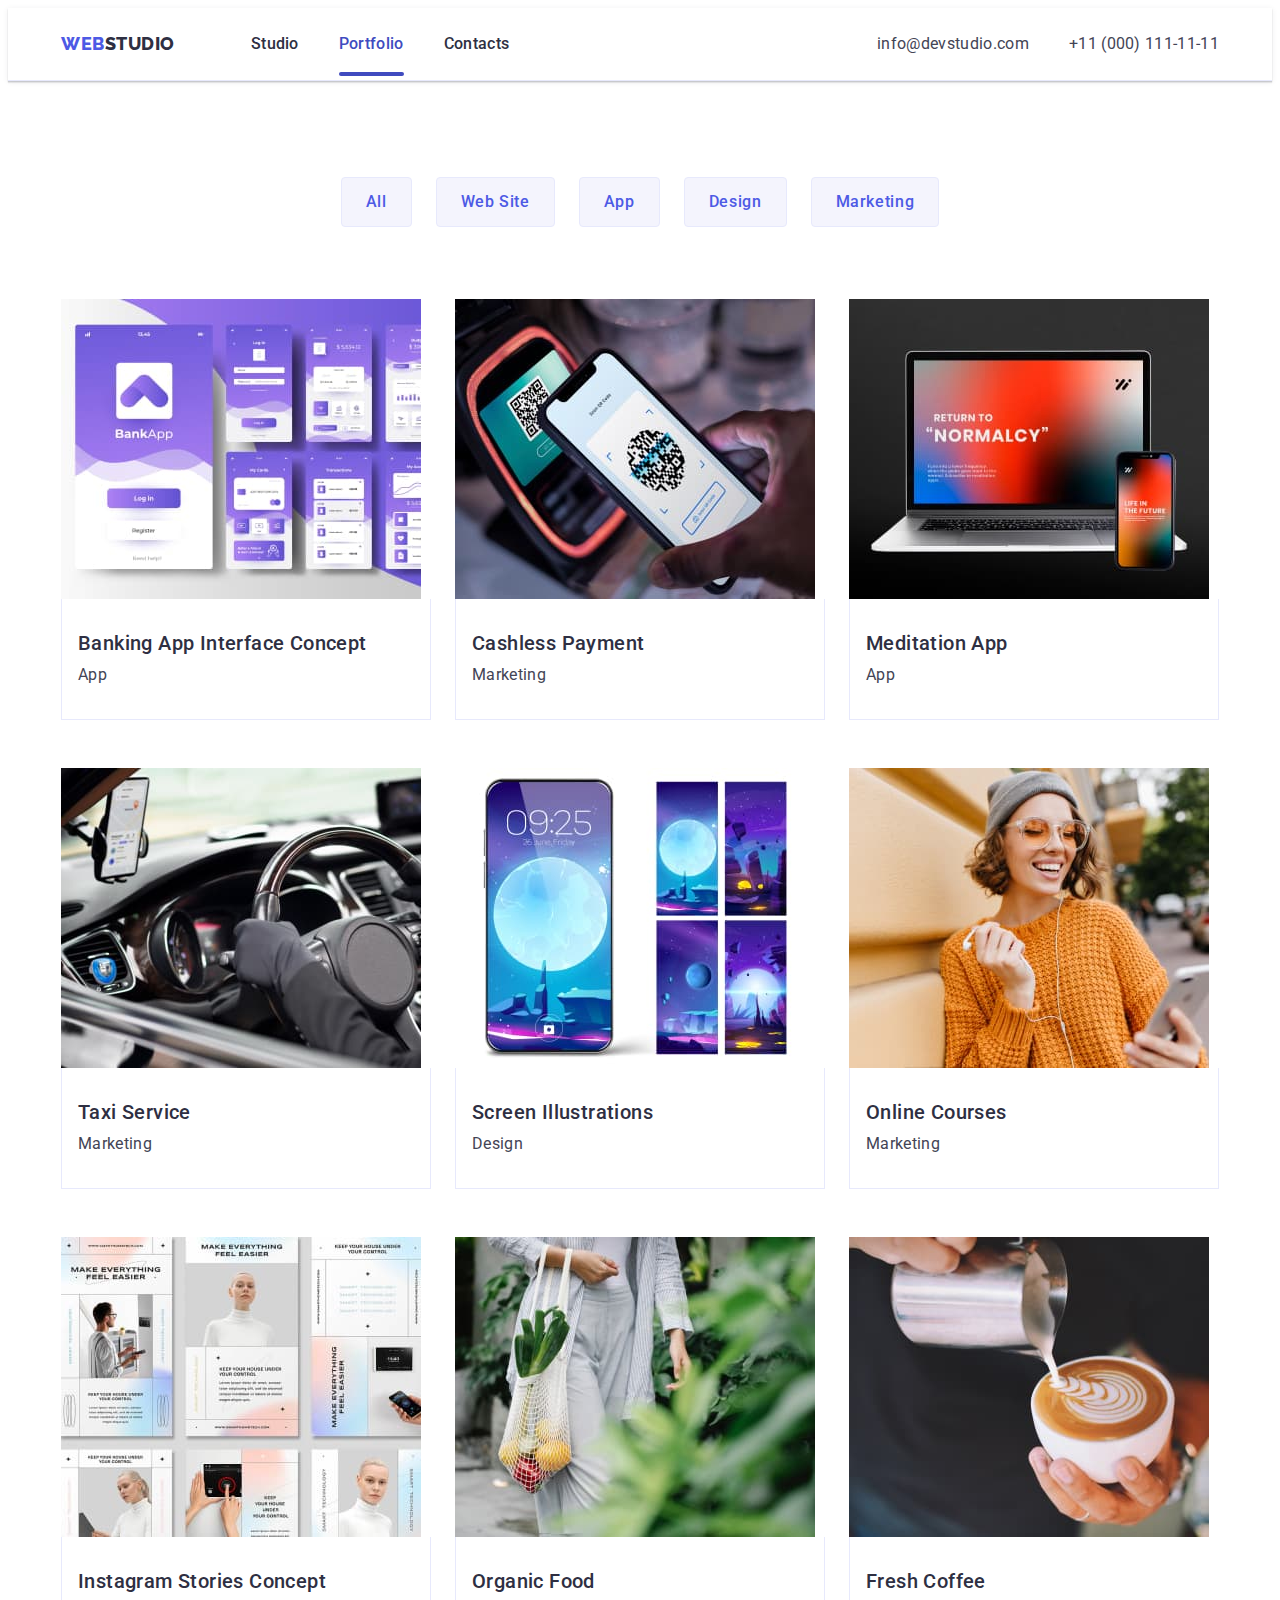
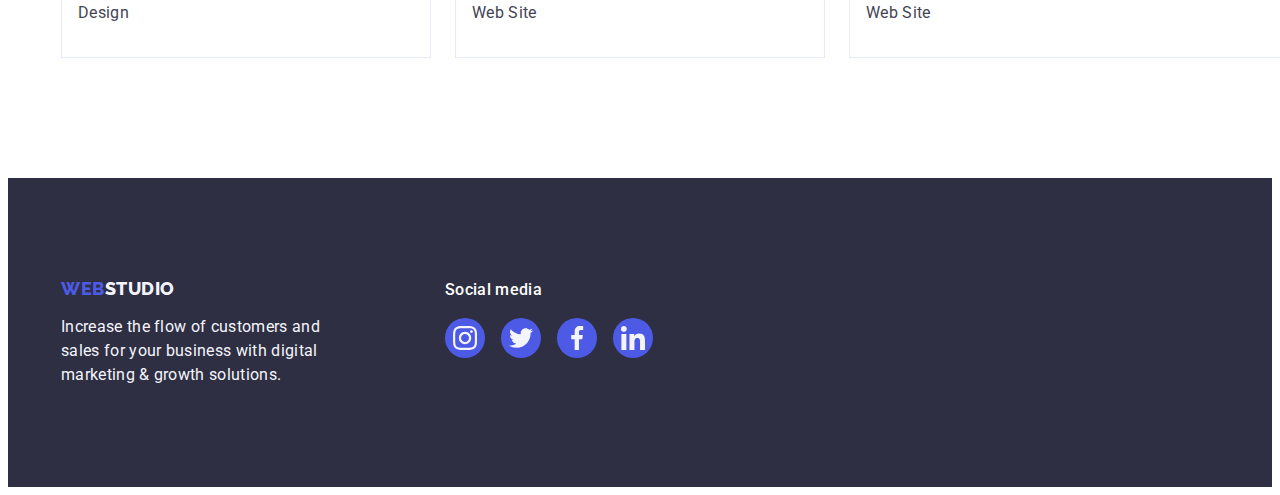
==== commit 6b4cc9ac: "last commit" ====
--- a/portfolio.html
+++ b/portfolio.html
@@ -33,7 +33,9 @@
               <a class="menu-link link" href="./index.html">Studio</a>
             </li>
             <li class="menu-item">
-              <a class="menu-link link" href="./portfolio.html">Portfolio</a>
+              <a class="menu-link current link" href="./portfolio.html"
+                >Portfolio</a
+              >
             </li>
             <li class="menu-item">
               <a class="menu-link link" href="">Contacts</a>
--- a/css/styles.css
+++ b/css/styles.css
@@ -17,7 +17,7 @@
   --modal-background: #fcfcfc;
 
   /* transition */
-  --transition-hover-focus: 250ms cubic-bezier(0.4, 0, 0.2, 1);
+  --transition-duration-function: 250ms cubic-bezier(0.4, 0, 0.2, 1);
 }
 
 /* reset */
@@ -75,10 +75,35 @@
   align-items: center;
 }
 
+.menu-link {
+  position: relative;
+}
+
+.menu-link::after {
+  content: "";
+  position: absolute;
+  bottom: 4px;
+  left: 0;
+
+  display: block;
+  width: 100%;
+  height: 4px;
+  border-radius: 2px;
+}
+
+.menu-link.current::after,
+.menu-link:hover::after,
+.menu-link:focus::after {
+  transition: var(--transition-duration-function);
+  background-color: var(--menu-link-color);
+}
+.menu-link.current {
+  color: var(--menu-link-color);
+}
 .menu-link:hover,
 .menu-link:focus {
   color: var(--menu-link-color);
-  transition: var(--transition-hover-focus);
+  transition: var(--transition-duration-function);
 }
 
 .main-nav {
@@ -156,7 +181,7 @@
 .contact:hover,
 .contact:focus {
   color: #404bbf;
-  transition: var(--transition-hover-focus);
+  transition: var(--transition-duration-function);
 }
 /* MAIN page*/
 /* =====================/HEADER===================== */
@@ -218,7 +243,7 @@
 .main-modal-btn:hover,
 .main-modal-btn:focus {
   background-color: var(--menu-link-color);
-  transition: var(--transition-hover-focus);
+  transition: var(--transition-duration-function);
 }
 /* ======================/HERO======================*/
 
@@ -392,7 +417,7 @@
 .team-social-media-link:hover,
 .team-social-media-link:focus {
   background-color: var(--menu-link-color);
-  transition: var(--transition-hover-focus);
+  transition: var(--transition-duration-function);
 }
 
 .team-social-media-svg {
@@ -445,7 +470,7 @@
 .customers-link:focus {
   border-color: var(--menu-link-color);
   color: var(--menu-link-color);
-  transition: var(--transition-hover-focus);
+  transition: var(--transition-duration-function);
 }
 
 .customers-svg {
@@ -511,7 +536,7 @@
 .footer-social-media-link:hover,
 .footer-social-media-link:focus {
   background-color: var(--footer-social-media-color);
-  transition: var(--transition-hover-focus);
+  transition: var(--transition-duration-function);
 }
 
 .footer-social-media-svg {
@@ -533,7 +558,7 @@
   box-shadow: 0px 3px 1px rgba(0, 0, 0, 0.1), 0px 2px 1px rgba(0, 0, 0, 0.08),
     0px 2px 2px rgba(0, 0, 0, 0.12);
   border: 1px solid transparent;
-  transition: var(--transition-hover-focus);
+  transition: var(--transition-duration-function);
 }
 
 .portfolio-modal-btn {
@@ -582,7 +607,7 @@
 .portfolio-main-link:focus {
   box-shadow: 0px 1px 6px rgba(46, 47, 66, 0.08),
     0px 1px 1px rgba(46, 47, 66, 0.16), 0px 2px 1px rgba(46, 47, 66, 0.08);
-  transition: var(--transition-hover-focus);
+  transition: var(--transition-duration-function);
 }
 
 .portfolio-main-icon {
@@ -653,27 +678,8 @@
   box-shadow: 0px 1px 1px rgba(0, 0, 0, 0.14), 0px 1px 3px rgba(0, 0, 0, 0.12),
     0px 2px 1px rgba(0, 0, 0, 0.2);
   border-radius: 4px;
-
-  animation-name: changeMdColor;
-  animation-duration: 3000ms;
-  animation-timing-function: linear;
-  animation-iteration-count: infinite;
-  animation-direction: alternate;
-}
-
-@changemdcolor {
-  0% {
-    background-color: #434455;
-  }
-
-  50% {
-    background-color: #404bbf;
-  }
-
-  100% {
-    background-color: #afb1b8;
-  }
-}
+}
+
 .close-modal-button {
   position: absolute;
   top: 24px;
@@ -686,7 +692,7 @@
 
   background-color: var(--border-bottom-color);
   border: 1px solid rgba(0, 0, 0, 0.1);
-  transition: var(--transition-hover-focus);
+  transition: var(--transition-duration-function);
 }
 
 .close-modal-button:hover,
@@ -715,7 +721,7 @@
   background-color: var(--logo-color);
   overflow: auto;
   transform: translate(0, 100%);
-  transition: var(--transition-hover-focus);
+  transition: var(--transition-duration-function);
 }
 
 .team-list-overlay {
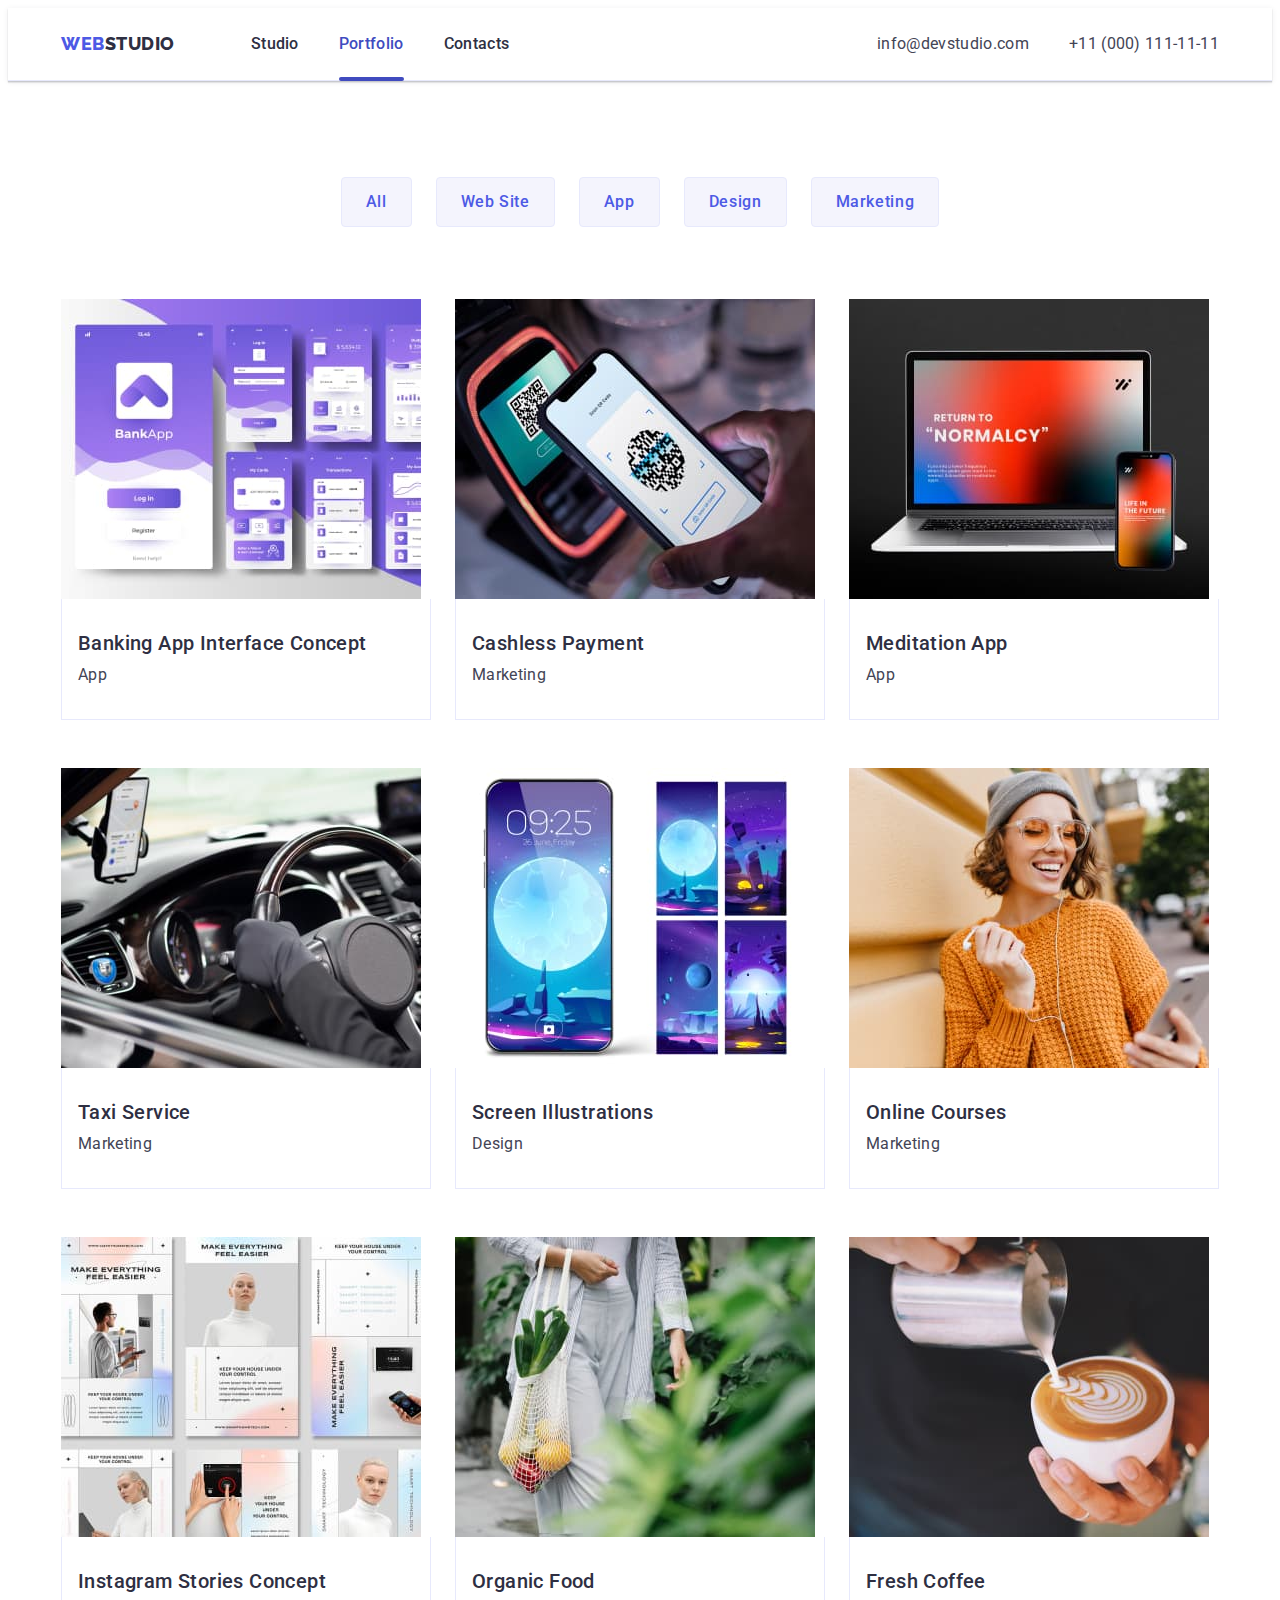
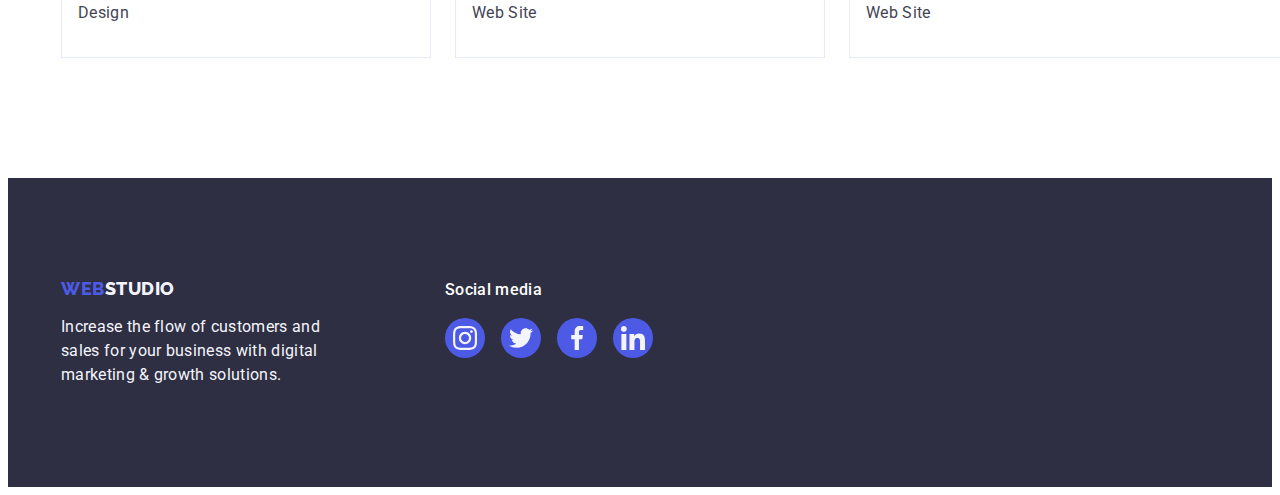
==== commit 8f71988b: "Last commit" ====
--- a/portfolio.html
+++ b/portfolio.html
@@ -306,7 +306,7 @@
     <!-- FOOTER -->
     <footer class="footer">
       <div class="footer-container container">
-        <div>
+        <div class="footer-logo-and-description">
           <a class="main-logo-link footer-size-logo link" href="./index.html"
             >WEB<span class="footer-logo">Studio</span></a
           >
--- a/css/styles.css
+++ b/css/styles.css
@@ -77,12 +77,15 @@
 
 .menu-link {
   position: relative;
+  transition-property: bacground-color;
+  transition-duration: 250ms;
+  transition-timing-function: cubic-bezier(0.4, 0, 0.2, 1);
 }
 
 .menu-link::after {
   content: "";
   position: absolute;
-  bottom: 4px;
+  bottom: -1px;
   left: 0;
 
   display: block;
@@ -91,21 +94,18 @@
   border-radius: 2px;
 }
 
-.menu-link.current::after,
-.menu-link:hover::after,
-.menu-link:focus::after {
-  transition: var(--transition-duration-function);
+.menu-link.current::after {
   background-color: var(--menu-link-color);
 }
+
 .menu-link.current {
   color: var(--menu-link-color);
 }
+
 .menu-link:hover,
 .menu-link:focus {
   color: var(--menu-link-color);
-  transition: var(--transition-duration-function);
-}
-
+}
 .main-nav {
   display: flex;
   align-items: center;
@@ -176,12 +176,14 @@
   line-height: 1.5;
   letter-spacing: 0.02em;
   color: var(--main-text-color);
+  transition-property: bacground-color;
+  transition-duration: 250ms;
+  transition-timing-function: cubic-bezier(0.4, 0, 0.2, 1);
 }
 
 .contact:hover,
 .contact:focus {
   color: #404bbf;
-  transition: var(--transition-duration-function);
 }
 /* MAIN page*/
 /* =====================/HEADER===================== */
@@ -238,12 +240,15 @@
   border: none;
   border-radius: 4px;
   margin: auto;
+
+  transition-property: bacground-color;
+  transition-duration: 250ms;
+  transition-timing-function: cubic-bezier(0.4, 0, 0.2, 1);
 }
 
 .main-modal-btn:hover,
 .main-modal-btn:focus {
   background-color: var(--menu-link-color);
-  transition: var(--transition-duration-function);
 }
 /* ======================/HERO======================*/
 
@@ -412,12 +417,14 @@
   background-color: var(--logo-color);
   justify-content: center;
   align-items: center;
+  transition-property: bacground-color;
+  transition-duration: 250ms;
+  transition-timing-function: cubic-bezier(0.4, 0, 0.2, 1);
 }
 
 .team-social-media-link:hover,
 .team-social-media-link:focus {
   background-color: var(--menu-link-color);
-  transition: var(--transition-duration-function);
 }
 
 .team-social-media-svg {
@@ -464,13 +471,15 @@
   border: 1px solid var(--border-customers-color);
   border-radius: 4px;
   color: var(--border-customers-color);
+  transition-property: bacground-color;
+  transition-duration: 250ms;
+  transition-timing-function: cubic-bezier(0.4, 0, 0.2, 1);
 }
 
 .customers-link:hover,
 .customers-link:focus {
   border-color: var(--menu-link-color);
   color: var(--menu-link-color);
-  transition: var(--transition-duration-function);
 }
 
 .customers-svg {
@@ -489,7 +498,9 @@
 .footer-container {
   display: flex;
   align-items: baseline;
-  gap: 120px;
+}
+.footer-logo-and-description {
+  margin-right: 120px;
 }
 .footer-description {
   font-family: var(--font-family-roboto);
@@ -531,12 +542,14 @@
   border-radius: 50%;
   color: var(--border-customers-color);
   background-color: var(--logo-color);
+  transition-property: bacground-color;
+  transition-duration: 250ms;
+  transition-timing-function: cubic-bezier(0.4, 0, 0.2, 1);
 }
 
 .footer-social-media-link:hover,
 .footer-social-media-link:focus {
   background-color: var(--footer-social-media-color);
-  transition: var(--transition-duration-function);
 }
 
 .footer-social-media-svg {
@@ -551,6 +564,28 @@
   padding: 96px 0 120px;
 }
 /* btn */
+.portfolio-modal-btn {
+  font-family: var(--font-family-roboto);
+  font-weight: 500;
+  font-size: 16px;
+  line-height: 1.5;
+  letter-spacing: 0.04em;
+  color: var(--logo-color);
+  background-color: var(--footer-logo-color);
+  border: 1px solid var(--border-bottom-color);
+
+  display: flex;
+  align-items: center;
+  text-align: center;
+  cursor: pointer;
+  border-radius: 4px;
+  padding: 12px 24px;
+
+  transition-property: color, bacground, box-shadow, border;
+  transition-duration: 250ms;
+  transition-timing-function: cubic-bezier(0.4, 0, 0.2, 1);
+}
+
 .portfolio-modal-btn:hover,
 .portfolio-modal-btn:focus {
   color: var(--main-color);
@@ -558,25 +593,6 @@
   box-shadow: 0px 3px 1px rgba(0, 0, 0, 0.1), 0px 2px 1px rgba(0, 0, 0, 0.08),
     0px 2px 2px rgba(0, 0, 0, 0.12);
   border: 1px solid transparent;
-  transition: var(--transition-duration-function);
-}
-
-.portfolio-modal-btn {
-  font-family: var(--font-family-roboto);
-  font-weight: 500;
-  font-size: 16px;
-  line-height: 1.5;
-  letter-spacing: 0.04em;
-  color: var(--logo-color);
-  background-color: var(--footer-logo-color);
-  border: 1px solid var(--border-bottom-color);
-
-  display: flex;
-  align-items: center;
-  text-align: center;
-  cursor: pointer;
-  border-radius: 4px;
-  padding: 12px 24px;
 }
 
 .portfolio-btn-list {
@@ -601,13 +617,15 @@
 }
 .portfolio-main-link {
   display: block;
+  transition-property: box-shadow;
+  transition-duration: 250ms;
+  transition-timing-function: cubic-bezier(0.4, 0, 0.2, 1);
 }
 
 .portfolio-main-link:hover,
 .portfolio-main-link:focus {
   box-shadow: 0px 1px 6px rgba(46, 47, 66, 0.08),
     0px 1px 1px rgba(46, 47, 66, 0.16), 0px 2px 1px rgba(46, 47, 66, 0.08);
-  transition: var(--transition-duration-function);
 }
 
 .portfolio-main-icon {
@@ -692,7 +710,10 @@
 
   background-color: var(--border-bottom-color);
   border: 1px solid rgba(0, 0, 0, 0.1);
-  transition: var(--transition-duration-function);
+
+  transition-property: bacground-color, fill;
+  transition-duration: 250ms;
+  transition-timing-function: cubic-bezier(0.4, 0, 0.2, 1);
 }
 
 .close-modal-button:hover,
@@ -721,7 +742,10 @@
   background-color: var(--logo-color);
   overflow: auto;
   transform: translate(0, 100%);
-  transition: var(--transition-duration-function);
+
+  transition-property: transform;
+  transition-duration: 250ms;
+  transition-timing-function: cubic-bezier(0.4, 0, 0.2, 1);
 }
 
 .team-list-overlay {
